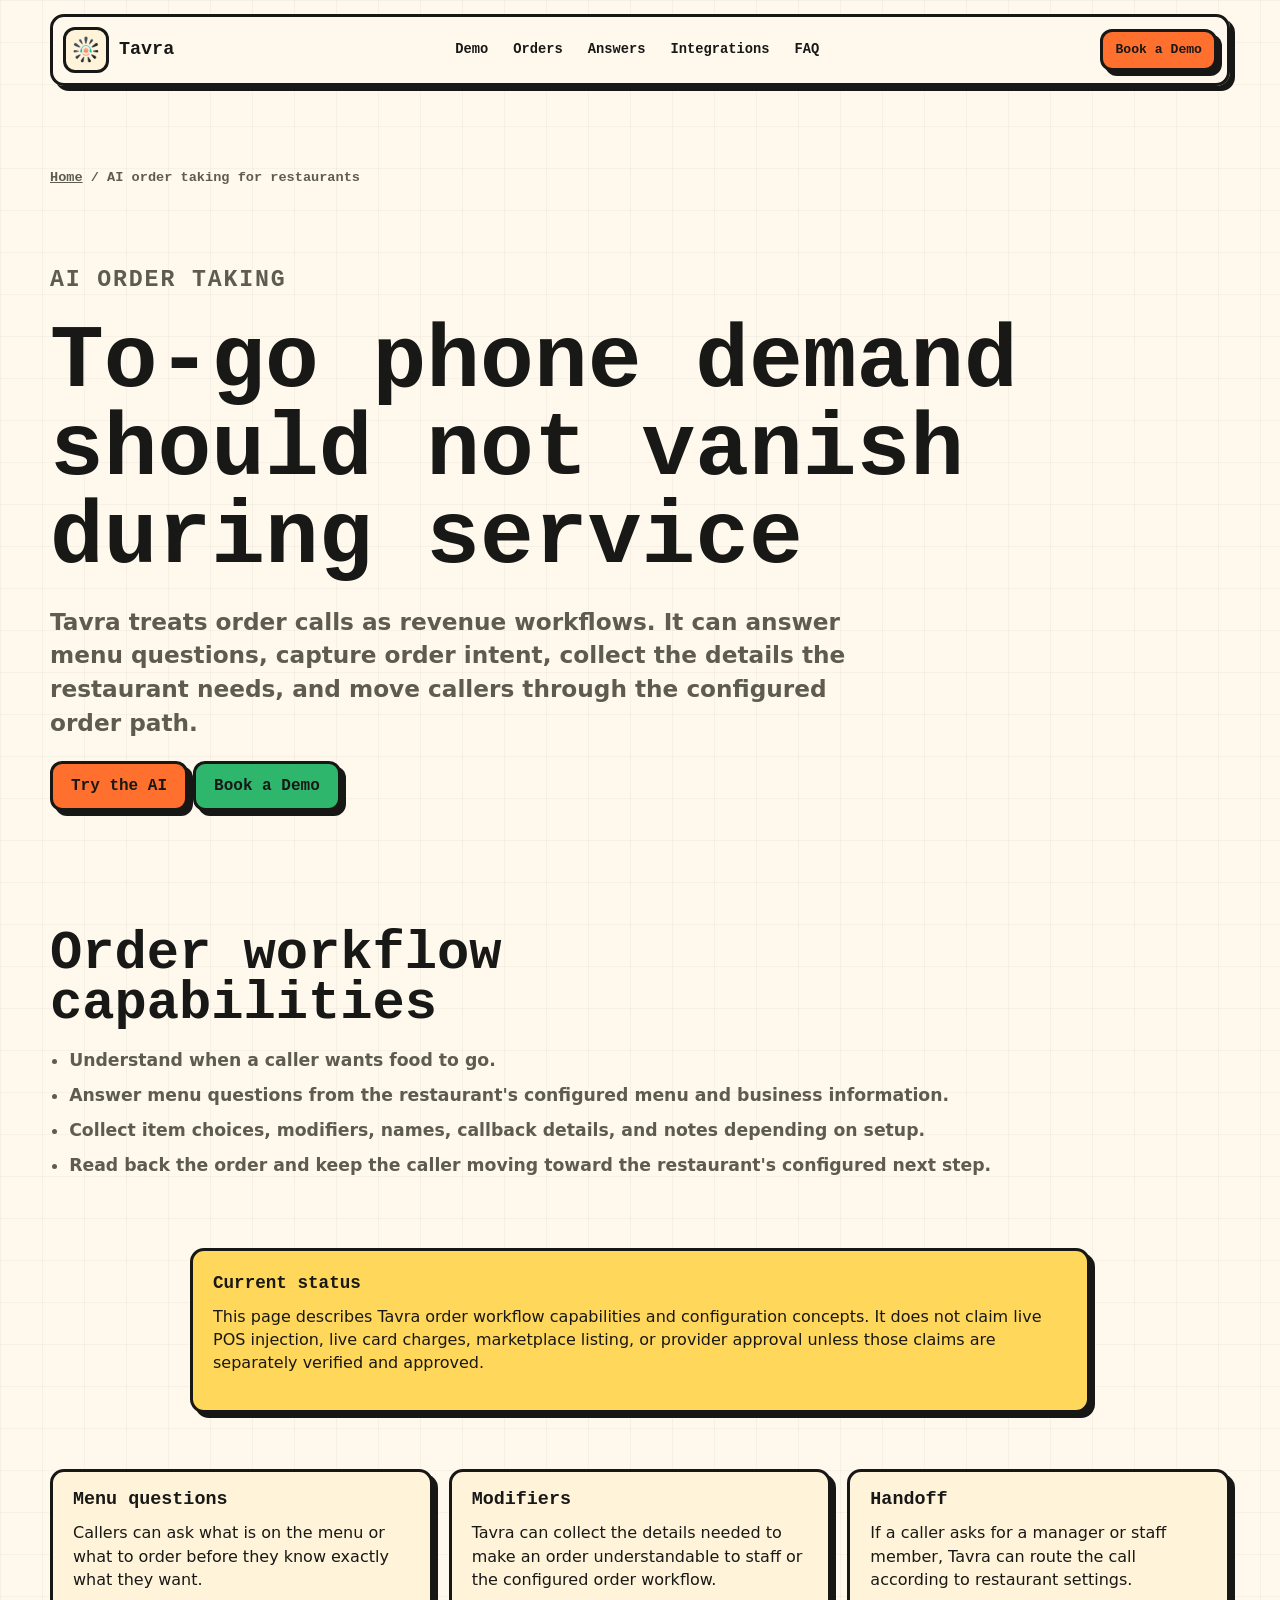
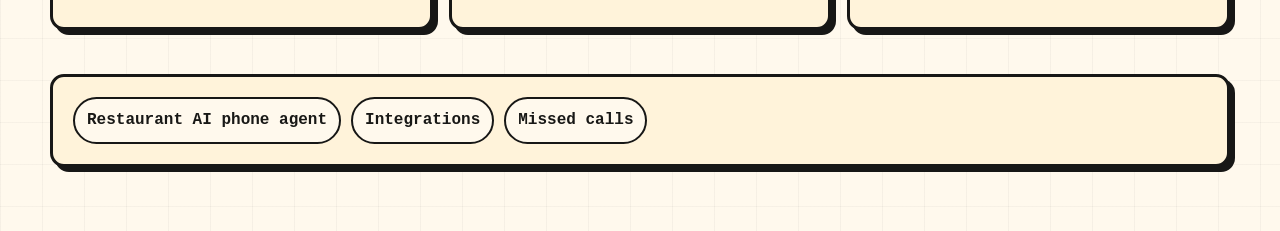
==== ai-order-taking-for-restaurants/index.html @ 2ced4244 "Add public SEO and LLM discoverability foundation" ====
<!doctype html>
<html lang="en">
  <head>
    <meta charset="utf-8">
    <meta name="viewport" content="width=device-width, initial-scale=1">
    <title>AI Order Taking for Restaurants | Tavra</title>
    <meta name="description" content="Tavra helps restaurants handle phone order intent, menu questions, modifiers, and order workflow details without inventing unsupported POS or payment claims.">
    <link rel="canonical" href="https://www.tavraos.com/ai-order-taking-for-restaurants/">
    <meta property="og:title" content="AI Order Taking for Restaurants | Tavra">
    <meta property="og:description" content="AI phone order workflows for restaurants: order intent, menu questions, modifiers, readback, and restaurant-controlled configuration.">
    <meta property="og:type" content="website">
    <meta property="og:url" content="https://www.tavraos.com/ai-order-taking-for-restaurants/">
    <meta property="og:image" content="https://www.tavraos.com/assets/tavra-mascot-social-preview.png">
    <meta name="twitter:card" content="summary_large_image">
    <link rel="icon" href="../assets/Tavra05_glyph_black2.png" type="image/png">
    <link rel="stylesheet" href="../styles.css?v=seo-foundation-v1">
    <script type="application/ld+json">
      {
        "@context": "https://schema.org",
        "@graph": [
          { "@type": "WebPage", "@id": "https://www.tavraos.com/ai-order-taking-for-restaurants/#webpage", "url": "https://www.tavraos.com/ai-order-taking-for-restaurants/", "name": "AI Order Taking for Restaurants", "description": "Tavra helps restaurants capture phone order intent, answer menu questions, and collect order details depending on configuration." },
          { "@type": "BreadcrumbList", "itemListElement": [{ "@type": "ListItem", "position": 1, "name": "Home", "item": "https://www.tavraos.com/" }, { "@type": "ListItem", "position": 2, "name": "AI Order Taking for Restaurants", "item": "https://www.tavraos.com/ai-order-taking-for-restaurants/" }] }
        ]
      }
    </script>
  </head>
  <body class="seo-page">
    <header class="site-header"><a class="wordmark" href="../"><span class="logo-tile"><img src="../assets/Tavra05_glyph_black2.png" alt="" width="44" height="44"></span><span>Tavra</span></a><nav class="site-nav" aria-label="Primary navigation"><a href="../#demo">Demo</a><a href="../#orders">Orders</a><a href="../#answers">Answers</a><a href="../#integrations">Integrations</a><a href="../faq/">FAQ</a></nav><div class="header-actions"><a class="button button-small button-orange" href="../#contact">Book a Demo</a></div></header>
    <main class="seo-main">
      <div class="seo-breadcrumbs"><a href="../">Home</a> / AI order taking for restaurants</div>
      <section class="seo-hero">
        <p class="eyebrow">AI order taking</p>
        <h1>To-go phone demand should not vanish during service</h1>
        <p>Tavra treats order calls as revenue workflows. It can answer menu questions, capture order intent, collect the details the restaurant needs, and move callers through the configured order path.</p>
        <div><a class="button button-orange" href="../#demo">Try the AI</a> <a class="button button-green" href="../#contact">Book a Demo</a></div>
      </section>
      <section class="seo-section">
        <h2>Order workflow capabilities</h2>
        <ul>
          <li>Understand when a caller wants food to go.</li>
          <li>Answer menu questions from the restaurant's configured menu and business information.</li>
          <li>Collect item choices, modifiers, names, callback details, and notes depending on setup.</li>
          <li>Read back the order and keep the caller moving toward the restaurant's configured next step.</li>
        </ul>
      </section>
      <div class="seo-callout"><strong>Current status</strong><p>This page describes Tavra order workflow capabilities and configuration concepts. It does not claim live POS injection, live card charges, marketplace listing, or provider approval unless those claims are separately verified and approved.</p></div>
      <div class="seo-card-grid">
        <article><h3>Menu questions</h3><p>Callers can ask what is on the menu or what to order before they know exactly what they want.</p></article>
        <article><h3>Modifiers</h3><p>Tavra can collect the details needed to make an order understandable to staff or the configured order workflow.</p></article>
        <article><h3>Handoff</h3><p>If a caller asks for a manager or staff member, Tavra can route the call according to restaurant settings.</p></article>
      </div>
      <nav class="seo-links" aria-label="Related pages"><a href="../restaurant-ai-phone-agent/">Restaurant AI phone agent</a><a href="../restaurant-phone-integrations/">Integrations</a><a href="../restaurant-missed-calls/">Missed calls</a></nav>
    </main>
  </body>
</html>
---- styles.css ----
:root {
  --cream: #fff3da;
  --cream-2: #ffe8b8;
  --paper: #fff9ed;
  --dark: #171716;
  --dark-2: #252420;
  --ink: #181816;
  --muted: #5e5b50;
  --orange: #ff6f2d;
  --orange-dark: #d84f18;
  --green: #2fb66d;
  --green-dark: #0c6c45;
  --yellow: #ffd75a;
  --line: #171716;
  --mono: "Space Mono", "IBM Plex Mono", "Courier Prime", ui-monospace, SFMono-Regular, Menlo, Monaco, Consolas, monospace;
  --body: "Space Grotesk", Inter, system-ui, -apple-system, BlinkMacSystemFont, "Segoe UI", sans-serif;
  --max: 1180px;
  --radius: 14px;
  --shadow: 8px 8px 0 var(--line);
  --shadow-small: 5px 5px 0 var(--line);
  color-scheme: light;
}

* {
  box-sizing: border-box;
}

html {
  scroll-behavior: smooth;
  scroll-snap-type: y proximity;
}

body {
  margin: 0;
  min-width: 320px;
  overflow-x: hidden;
  background:
    linear-gradient(90deg, rgba(23, 23, 22, 0.04) 1px, transparent 1px) 0 0 / 42px 42px,
    linear-gradient(rgba(23, 23, 22, 0.035) 1px, transparent 1px) 0 0 / 42px 42px,
    var(--paper);
  color: var(--ink);
  font-family: var(--body);
  font-size: 16px;
  line-height: 1.45;
}

body.modal-open {
  overflow: hidden;
}

img,
svg {
  display: block;
  max-width: 100%;
}

button,
input,
textarea,
select {
  font: inherit;
}

a {
  color: inherit;
  text-decoration: none;
}

p,
h1,
h2,
h3,
ul,
dl,
figure {
  margin-top: 0;
}

mark {
  display: inline;
  padding: 0 0.12em;
  background: var(--orange);
  color: var(--ink);
}

.snap-section {
  scroll-margin-top: 96px;
  scroll-snap-align: start;
}

.site-header {
  position: sticky;
  top: 14px;
  z-index: 50;
  display: grid;
  grid-template-columns: auto minmax(0, 1fr) auto;
  gap: 18px;
  align-items: center;
  width: min(calc(100% - 28px), var(--max));
  margin: 14px auto 0;
  padding: 10px;
  border: 3px solid var(--line);
  border-radius: var(--radius);
  background: rgba(255, 249, 237, 0.92);
  box-shadow: var(--shadow-small);
  backdrop-filter: blur(14px);
}

.wordmark,
.console-logo,
.footer-brand {
  display: inline-flex;
  align-items: center;
  gap: 10px;
}

.wordmark {
  min-width: max-content;
  font-family: var(--mono);
  font-size: 1.15rem;
  font-weight: 700;
}

.logo-tile {
  display: grid;
  width: 46px;
  height: 46px;
  place-items: center;
  border: 3px solid var(--line);
  border-radius: 12px;
  background: var(--cream);
}

.logo-tile img {
  width: 32px;
  height: 32px;
  object-fit: contain;
}

.site-nav {
  display: flex;
  justify-content: center;
  gap: 3px;
}

.site-nav a,
.nav-login {
  border: 2px solid transparent;
  border-radius: 10px;
  font-family: var(--mono);
  font-size: 0.86rem;
  font-weight: 700;
  padding: 10px 9px;
}

.site-nav a:hover,
.site-nav a:focus-visible,
.site-nav a.active,
.nav-login:hover,
.nav-login:focus-visible {
  border-color: var(--line);
  background: var(--yellow);
}

.header-actions {
  display: flex;
  align-items: center;
  gap: 8px;
}

.nav-toggle {
  display: none;
  width: 46px;
  height: 46px;
  border: 3px solid var(--line);
  border-radius: 12px;
  background: var(--green);
  box-shadow: var(--shadow-small);
  cursor: pointer;
}

.nav-toggle span {
  display: block;
  width: 20px;
  height: 3px;
  margin: 4px auto;
  background: var(--line);
}

.button {
  display: inline-flex;
  align-items: center;
  justify-content: center;
  gap: 9px;
  min-height: 50px;
  border: 3px solid var(--line);
  border-radius: 12px;
  color: var(--ink);
  cursor: pointer;
  font-family: var(--mono);
  font-weight: 700;
  line-height: 1;
  padding: 13px 18px;
  box-shadow: var(--shadow-small);
  transition: transform 140ms ease, box-shadow 140ms ease;
}

.button:hover,
.button:focus-visible {
  transform: translate(-2px, -2px);
  box-shadow: 7px 7px 0 var(--line);
}

.button:active {
  transform: translate(4px, 4px);
  box-shadow: 1px 1px 0 var(--line);
}

.button-small {
  min-height: 42px;
  padding: 10px 12px;
  font-size: 0.82rem;
}

.button-xl {
  min-height: 64px;
  padding: 18px 26px;
  font-size: 1.12rem;
}

.button-orange {
  background: var(--orange);
}

.button-green {
  background: var(--green);
}

.hero {
  min-height: calc(100vh - 82px);
  padding: 72px 0 54px;
}

.hero-grid,
.two-column,
.demo-layout {
  display: grid;
  width: min(calc(100% - 32px), var(--max));
  margin: 0 auto;
}

.hero-grid {
  grid-template-columns: minmax(0, 1.15fr) minmax(360px, 0.85fr);
  gap: clamp(28px, 5vw, 58px);
  align-items: center;
}

.hero-copy,
.hero-art,
.builder-controls,
.preview-panel,
.section-heading,
.big-copy {
  min-width: 0;
}

.eyebrow {
  margin-bottom: 16px;
  color: var(--orange-dark);
  font-family: var(--mono);
  font-size: 0.8rem;
  font-weight: 700;
  letter-spacing: 0.08em;
  text-transform: uppercase;
}

.eyebrow.dark {
  color: var(--yellow);
}

h1,
h2,
h3 {
  font-family: var(--mono);
  font-weight: 700;
  letter-spacing: 0;
  line-height: 0.92;
}

h1 {
  max-width: 12ch;
  margin-bottom: 24px;
  font-size: clamp(4rem, 6.6vw, 6rem);
}

h1 span {
  display: block;
}

h2 {
  margin-bottom: 20px;
  font-size: clamp(2.4rem, 5vw, 5.25rem);
}

h3 {
  margin-bottom: 12px;
  font-size: clamp(1.18rem, 2vw, 1.45rem);
}

.hero-lede {
  max-width: 720px;
  margin-bottom: 30px;
  color: var(--dark-2);
  font-size: clamp(1.2rem, 2.2vw, 1.55rem);
  font-weight: 600;
}

.hero-actions {
  display: flex;
  flex-wrap: wrap;
  align-items: center;
  gap: 20px;
  margin-bottom: 28px;
}

.try-link,
.text-arrow {
  display: inline-flex;
  align-items: center;
  color: var(--ink);
  font-family: var(--mono);
  font-size: 1.08rem;
  font-weight: 700;
  text-decoration: underline;
  text-decoration-thickness: 3px;
  text-underline-offset: 7px;
}

.try-link:hover,
.text-arrow:hover {
  color: var(--orange-dark);
}

.rush-line {
  display: inline-flex;
  align-items: flex-start;
  gap: 10px;
  max-width: 620px;
  margin: 0;
  padding: 12px 14px;
  border: 3px solid var(--line);
  border-radius: 12px;
  background: var(--cream-2);
  box-shadow: var(--shadow-small);
  font-family: var(--mono);
  font-weight: 700;
}

.hero-art {
  position: relative;
  padding: clamp(16px, 3vw, 30px);
}

.hero-art-frame {
  position: relative;
  width: min(100%, 560px);
  margin: 0 auto clamp(30px, 4vw, 58px);
  padding: clamp(10px, 1.8vw, 18px);
}

.signal-burst {
  position: absolute;
  inset: 6% 4%;
  border: 3px solid var(--line);
  border-radius: 28px;
  background:
    radial-gradient(circle at 50% 48%, rgba(255, 215, 90, 0.9) 0 14%, transparent 15%),
    repeating-conic-gradient(from 0deg, var(--orange) 0deg 8deg, var(--cream) 8deg 18deg);
  box-shadow: var(--shadow);
  transform: rotate(-2deg);
}

.host-sprite {
  display: block;
  position: relative;
  z-index: 1;
  width: 100%;
  margin: 0 auto;
  filter: drop-shadow(8px 9px 0 var(--line));
}

.ray-lines path,
.headset-arc,
.mic,
.arm,
.smile {
  fill: none;
  stroke: var(--line);
  stroke-linecap: round;
  stroke-linejoin: round;
}

.ray-lines path {
  stroke-width: 18;
}

.headset-arc {
  stroke-width: 36;
}

.ear,
.face,
.book,
.stand {
  stroke: var(--line);
  stroke-width: 8;
}

.ear {
  fill: var(--green);
}

.face {
  fill: var(--cream);
}

.eye,
.mic-dot {
  fill: var(--line);
}

.smile,
.mic,
.arm {
  stroke-width: 12;
}

.book {
  fill: var(--orange);
}

.book-line {
  fill: none;
  stroke: var(--line);
  stroke-linecap: round;
  stroke-width: 8;
}

.stand {
  fill: var(--green);
}

.art-caption {
  position: relative;
  z-index: 2;
  max-width: 440px;
  margin: 0 auto;
  color: var(--orange-dark);
  font-family: var(--mono);
  font-size: clamp(1.15rem, 2.1vw, 1.55rem);
  font-style: italic;
  font-weight: 700;
  text-align: center;
  transform: rotate(-2deg);
}

.demo-section {
  min-height: 100vh;
  padding: 82px 0;
  background:
    radial-gradient(circle at 18% 14%, rgba(255, 111, 45, 0.24), transparent 24%),
    radial-gradient(circle at 84% 18%, rgba(47, 182, 109, 0.18), transparent 27%),
    var(--dark);
  color: var(--paper);
}

.demo-heading,
.section-heading {
  width: min(calc(100% - 32px), var(--max));
  margin: 0 auto 34px;
}

.demo-heading {
  display: grid;
  grid-template-columns: minmax(0, 0.84fr) minmax(280px, 0.6fr);
  gap: 24px;
  align-items: end;
}

.demo-heading h2,
.demo-heading p {
  margin-bottom: 0;
}

.demo-heading p:not(.eyebrow) {
  color: rgba(255, 249, 237, 0.78);
  font-size: 1.18rem;
  font-weight: 600;
}

.demo-layout {
  grid-template-columns: minmax(0, 1fr) minmax(340px, 390px);
  gap: 30px;
  align-items: start;
}

.demo-console {
  border: 4px solid var(--line);
  border-radius: 22px;
  background: var(--cream);
  color: var(--ink);
  box-shadow: 12px 12px 0 #000;
  overflow: hidden;
}

.console-top {
  display: flex;
  align-items: center;
  justify-content: space-between;
  gap: 16px;
  padding: 16px;
  border-bottom: 4px solid var(--line);
  background: var(--green-dark);
  color: var(--paper);
  font-family: var(--mono);
  font-weight: 700;
}

.console-logo img {
  width: 34px;
  height: 34px;
  object-fit: contain;
}

.console-light {
  display: inline-flex;
  align-items: center;
  gap: 8px;
  min-width: max-content;
  color: var(--cream-2);
  font-size: 0.82rem;
}

.console-light::before {
  content: "";
  width: 10px;
  height: 10px;
  border: 2px solid var(--line);
  border-radius: 999px;
  background: var(--orange);
}

.builder-grid {
  display: grid;
  grid-template-columns: minmax(0, 1fr) minmax(300px, 0.78fr);
  gap: 18px;
  padding: 18px;
}

.builder-controls {
  display: grid;
  gap: 14px;
}

.field {
  display: grid;
  gap: 7px;
  font-family: var(--mono);
  font-weight: 700;
}

.field span,
.pill-group legend {
  font-size: 0.86rem;
}

.field-note {
  color: var(--muted);
  font-family: var(--mono);
  font-size: 0.75rem;
  font-weight: 700;
}

.field-note[data-state="ready"] {
  color: var(--green-dark);
}

.field-note[data-state="error"] {
  color: var(--orange-dark);
}

input,
textarea,
select {
  width: 100%;
  min-width: 0;
  border: 3px solid var(--line);
  border-radius: 10px;
  background: var(--paper);
  color: var(--ink);
  font-family: var(--body);
  font-weight: 600;
  padding: 12px;
  box-shadow: 3px 3px 0 var(--line);
}

.native-voice-select {
  position: absolute;
  width: 1px;
  height: 1px;
  opacity: 0;
  pointer-events: none;
}

.voice-field {
  position: relative;
  z-index: 8;
}

.voice-picker {
  position: relative;
  font-family: var(--mono);
}

.voice-trigger {
  display: flex;
  width: 100%;
  align-items: center;
  justify-content: space-between;
  gap: 14px;
  border: 3px solid var(--line);
  border-radius: 10px;
  background: var(--paper);
  color: var(--ink);
  font: inherit;
  font-weight: 700;
  padding: 11px 12px;
  text-align: left;
  box-shadow: 3px 3px 0 var(--line);
  cursor: pointer;
}

.voice-trigger:hover {
  transform: translate(1px, 1px);
  box-shadow: 2px 2px 0 var(--line);
}

.voice-trigger span:first-child {
  display: grid;
  min-width: 0;
  gap: 2px;
}

.voice-trigger strong,
.voice-trigger small {
  overflow: hidden;
  text-overflow: ellipsis;
  white-space: nowrap;
}

.voice-trigger small {
  color: var(--muted);
  font-family: var(--body);
  font-size: 0.78rem;
  font-weight: 700;
}

.voice-menu {
  position: absolute;
  top: calc(100% + 8px);
  left: 0;
  z-index: 30;
  width: min(100%, 440px);
  border: 3px solid var(--line);
  border-radius: 10px;
  background: var(--paper);
  color: var(--ink);
  box-shadow: 5px 5px 0 var(--line);
  padding: 8px;
}

.voice-menu[hidden] {
  display: none;
}

.voice-search {
  display: flex;
  align-items: center;
  gap: 8px;
  border: 2px solid var(--line);
  border-radius: 8px;
  background: #fff;
  padding: 8px 10px;
}

.voice-search input {
  border: 0;
  border-radius: 0;
  background: transparent;
  box-shadow: none;
  padding: 0;
  font-family: var(--mono);
  font-size: 0.9rem;
}

.voice-search input:focus {
  outline: 0;
}

.voice-filters {
  display: flex;
  flex-wrap: wrap;
  gap: 6px;
  margin: 8px 0;
}

.voice-filters button {
  border: 2px solid var(--line);
  border-radius: 999px;
  background: #fff;
  color: var(--ink);
  font-family: var(--mono);
  font-size: 0.78rem;
  font-weight: 700;
  padding: 5px 9px;
  cursor: pointer;
}

.voice-filters button.active {
  background: #cfe7ff;
  box-shadow: 2px 2px 0 var(--line);
}

.voice-list {
  display: grid;
  max-height: 268px;
  overflow: auto;
  padding-right: 2px;
}

.voice-option {
  display: grid;
  grid-template-columns: 18px minmax(0, 1fr) 34px 34px;
  align-items: center;
  gap: 8px;
  width: 100%;
  border: 0;
  border-radius: 8px;
  background: transparent;
  color: var(--ink);
  font-family: var(--mono);
  padding: 8px 6px;
  text-align: left;
  cursor: pointer;
}

.voice-option:hover,
.voice-option[aria-selected="true"] {
  background: #fff0a4;
}

.voice-radio {
  width: 16px;
  height: 16px;
  border: 2px solid #d9d9d9;
  border-radius: 999px;
  background: #f5f5f5;
}

.voice-option[aria-selected="true"] .voice-radio {
  border-color: var(--line);
  background: var(--green);
  box-shadow: inset 0 0 0 3px var(--paper);
}

.voice-copy {
  display: grid;
  min-width: 0;
  gap: 2px;
}

.voice-copy strong,
.voice-copy small {
  overflow: hidden;
  text-overflow: ellipsis;
  white-space: nowrap;
}

.voice-copy small {
  color: var(--muted);
  font-family: var(--body);
  font-size: 0.72rem;
  font-weight: 700;
}

.voice-gender,
.voice-preview-button {
  display: grid;
  width: 30px;
  height: 30px;
  place-items: center;
  border: 2px solid var(--line);
  border-radius: 999px;
  background: #fff;
  color: var(--ink);
  font-family: var(--mono);
  font-weight: 700;
}

.voice-preview-button {
  background: #d8eaff;
  cursor: pointer;
}

.voice-preview-button:hover,
.voice-preview-button.is-playing {
  background: var(--green);
}

.voice-preview-popover {
  position: absolute;
  right: -228px;
  top: 112px;
  z-index: 40;
  width: 250px;
  border: 3px solid var(--line);
  border-radius: 10px;
  background: #f7f7f7;
  color: var(--ink);
  box-shadow: 4px 4px 0 var(--line);
  padding: 12px;
}

.voice-preview-popover[hidden] {
  display: none;
}

.voice-preview-heading {
  display: flex;
  align-items: center;
  justify-content: space-between;
  gap: 10px;
  margin-bottom: 8px;
}

.voice-preview-heading span {
  color: var(--muted);
  font-size: 0.72rem;
  text-transform: uppercase;
}

.voice-preview-popover p {
  min-height: 72px;
  margin: 0 0 10px;
  border: 2px solid var(--line);
  border-radius: 8px;
  background: #fff;
  color: var(--muted);
  font-family: var(--mono);
  font-size: 0.76rem;
  font-weight: 700;
  line-height: 1.45;
  padding: 9px;
}

.voice-preview-meter {
  height: 6px;
  overflow: hidden;
  border: 2px solid #9ccfff;
  border-radius: 999px;
  background: #d8eaff;
}

.voice-preview-meter span {
  display: block;
  width: 0%;
  height: 100%;
  background: #58a9ff;
}

.voice-empty {
  margin: 0;
  color: var(--muted);
  font-size: 0.82rem;
  font-weight: 700;
  padding: 14px 6px;
}

textarea {
  resize: vertical;
}

.greeting-editor {
  position: relative;
  display: grid;
}

.greeting-editor textarea,
.greeting-highlight {
  grid-area: 1 / 1;
  min-height: 120px;
  white-space: pre-wrap;
  overflow-wrap: anywhere;
}

.greeting-editor textarea {
  position: relative;
  z-index: 2;
  background: transparent;
  color: transparent;
  caret-color: var(--ink);
}

.greeting-editor textarea::selection {
  background: rgba(255, 111, 45, 0.34);
  color: transparent;
}

.greeting-highlight {
  z-index: 1;
  overflow: hidden;
  border: 3px solid transparent;
  border-radius: 10px;
  color: var(--ink);
  font-family: var(--body);
  font-weight: 600;
  padding: 12px;
  pointer-events: none;
}

.greeting-highlight mark {
  border-radius: 6px;
  background: var(--yellow);
  box-shadow: 0 0 0 2px var(--line);
  padding: 0 3px;
}

.field-hint {
  color: var(--muted);
  font-size: 0.78rem;
  font-weight: 700;
}

.pill-group {
  display: flex;
  flex-wrap: wrap;
  gap: 8px;
  margin: 0;
  padding: 0;
  border: 0;
}

.pill-group legend {
  flex-basis: 100%;
  margin-bottom: 1px;
  font-family: var(--mono);
  font-weight: 700;
}

.pill-group label,
.toggle-row label {
  cursor: pointer;
}

.pill-group input,
.toggle-row input {
  position: absolute;
  width: 1px;
  height: 1px;
  opacity: 0;
  pointer-events: none;
}

.pill-group span,
.toggle-row span,
.quick-buttons button {
  display: inline-flex;
  align-items: center;
  justify-content: center;
  border: 3px solid var(--line);
  border-radius: 10px;
  background: var(--paper);
  color: var(--ink);
  font-family: var(--mono);
  font-size: 0.86rem;
  font-weight: 700;
  padding: 10px 12px;
  box-shadow: 3px 3px 0 var(--line);
}

.pill-group input:checked + span,
.toggle-row input:checked + span {
  background: var(--green);
}

.quick-buttons {
  display: flex;
  flex-wrap: wrap;
  gap: 8px;
}

.quick-buttons button {
  cursor: default;
}

.toggle-row {
  display: flex;
  flex-wrap: wrap;
  gap: 8px;
}

.config-modules {
  display: grid;
  gap: 10px;
  margin-top: 4px;
}

.config-module {
  border: 3px solid var(--line);
  border-radius: 12px;
  background: var(--paper);
  box-shadow: 3px 3px 0 var(--line);
  overflow: hidden;
}

.config-module summary {
  display: flex;
  align-items: center;
  justify-content: space-between;
  gap: 12px;
  cursor: pointer;
  list-style: none;
  background: var(--yellow);
  color: var(--ink);
  font-family: var(--mono);
  font-weight: 700;
  padding: 10px 12px;
}

.config-module summary::-webkit-details-marker {
  display: none;
}

.config-module summary::after {
  content: "+";
  font-size: 1rem;
}

.config-module[open] summary::after {
  content: "-";
}

.config-module summary small {
  margin-left: auto;
  color: var(--muted);
  font-family: var(--body);
  font-size: 0.76rem;
}

.config-grid {
  display: grid;
  grid-template-columns: repeat(2, minmax(0, 1fr));
  gap: 10px;
  padding: 12px;
}

.config-grid label,
.config-switch,
.config-check {
  display: grid;
  gap: 5px;
  font-weight: 800;
}

.config-grid input,
.config-grid select,
.config-row select {
  width: 100%;
  border: 2px solid var(--line);
  border-radius: 8px;
  background: var(--cream);
  color: var(--ink);
  font: 700 0.82rem var(--mono);
  padding: 8px;
}

.config-switch {
  grid-column: 1 / -1;
  grid-template-columns: auto minmax(0, 1fr);
  align-items: center;
}

.config-list {
  display: grid;
  gap: 8px;
  max-height: 260px;
  overflow: auto;
  padding: 12px;
}

.config-row {
  display: grid;
  grid-template-columns: minmax(0, 1fr) 132px;
  align-items: center;
  gap: 9px;
  border: 2px solid var(--line);
  border-radius: 10px;
  background: var(--cream-2);
  padding: 9px;
}

.config-row.compact {
  grid-template-columns: 1fr;
}

.config-check {
  grid-template-columns: auto minmax(0, 1fr);
  align-items: center;
}

.config-check input,
.config-switch input {
  width: 18px;
  height: 18px;
  accent-color: var(--green);
}

.config-check span {
  display: grid;
  gap: 2px;
}

.config-check strong {
  font-family: var(--mono);
  font-size: 0.82rem;
}

.config-check small,
.config-empty {
  color: var(--muted);
  font-size: 0.76rem;
  font-weight: 800;
}

.config-empty {
  margin: 0;
}

.preview-panel {
  display: grid;
  gap: 14px;
  border: 4px solid var(--line);
  border-radius: 18px;
  background: var(--dark-2);
  color: var(--paper);
  padding: 16px;
  overflow: hidden;
}

.preview-phone {
  border: 3px solid var(--line);
  border-radius: 22px;
  background: #050505;
  padding: 18px;
  box-shadow: inset 0 0 0 3px rgba(255, 255, 255, 0.08);
}

.phone-speaker {
  width: 72px;
  height: 8px;
  margin: 0 auto 18px;
  border-radius: 999px;
  background: #30302b;
}

.phone-label {
  margin-bottom: 12px;
  color: var(--green);
  font-family: var(--mono);
  font-weight: 700;
}

.waveform {
  display: flex;
  align-items: center;
  gap: 6px;
  height: 82px;
  margin-bottom: 14px;
}

.waveform span {
  width: 10px;
  border-radius: 999px;
  background: var(--orange);
}

.waveform span:nth-child(1) { height: 26px; }
.waveform span:nth-child(2) { height: 56px; background: var(--green); }
.waveform span:nth-child(3) { height: 38px; }
.waveform span:nth-child(4) { height: 70px; background: var(--yellow); }
.waveform span:nth-child(5) { height: 46px; background: var(--green); }
.waveform span:nth-child(6) { height: 30px; }

.preview-phone ul,
.pricing-card ul,
.workflow-list {
  list-style: none;
  padding: 0;
}

.preview-phone ul {
  display: grid;
  gap: 8px;
  margin: 0;
}

.preview-phone li {
  display: flex;
  justify-content: space-between;
  gap: 14px;
  padding-bottom: 8px;
  border-bottom: 1px dashed rgba(255, 249, 237, 0.28);
  font-size: 0.9rem;
}

.preview-phone li:last-child {
  border-bottom: 0;
}

.preview-phone strong {
  color: var(--yellow);
}

.preview-notes {
  border: 3px solid var(--line);
  border-radius: 14px;
  background: var(--cream-2);
  color: var(--ink);
  padding: 14px;
}

.note-title {
  margin-bottom: 6px;
  font-family: var(--mono);
  font-weight: 700;
}

.preview-notes p:last-child {
  margin-bottom: 0;
}

.preview-panel.is-active-call .preview-notes {
  display: none;
}

.demo-menu-card,
.call-progress-card,
.live-workflow-panel {
  border: 3px solid var(--line);
  border-radius: 14px;
  background: var(--paper);
  color: var(--ink);
  padding: 12px;
}

.demo-menu-card[hidden],
.live-workflow-panel[hidden] {
  display: none;
}

.demo-menu-card-top {
  display: flex;
  align-items: center;
  justify-content: space-between;
  gap: 10px;
  margin-bottom: 10px;
}

.demo-menu-card-top .note-title {
  margin-bottom: 0;
}

.demo-menu-card button,
.demo-menu-expand {
  border: 2px solid var(--line);
  border-radius: 8px;
  background: var(--yellow);
  color: var(--ink);
  font-family: var(--mono);
  font-size: 0.78rem;
  font-weight: 700;
  padding: 6px 9px;
  box-shadow: 2px 2px 0 var(--line);
  cursor: pointer;
}

.demo-menu-list {
  display: grid;
  max-height: 330px;
  overflow: auto;
  gap: 7px;
  padding-right: 2px;
}

.demo-menu-list article,
.demo-menu-helper {
  display: grid;
  gap: 2px;
  border: 2px solid var(--line);
  border-radius: 10px;
  background: var(--cream-2);
  padding: 9px;
}

.demo-menu-list strong,
.demo-menu-helper strong {
  font-family: var(--mono);
  font-size: 0.88rem;
}

.demo-menu-list span,
.demo-menu-helper span,
.demo-menu-empty {
  color: var(--muted);
  font-size: 0.8rem;
  font-weight: 700;
}

.demo-menu-empty {
  margin: 0;
}

.demo-menu-expand {
  width: 100%;
  margin-top: 10px;
}

.call-progress-card[hidden] {
  display: none;
}

.call-progress-card ol {
  display: grid;
  gap: 8px;
  margin: 8px 0 0;
  padding: 0;
  list-style: none;
}

.call-progress-card li {
  display: grid;
  grid-template-columns: 30px minmax(0, 1fr);
  align-items: center;
  gap: 9px;
}

.call-progress-card li span {
  display: grid;
  width: 28px;
  height: 28px;
  place-items: center;
  border: 2px solid var(--line);
  border-radius: 999px;
  background: var(--green);
  font-family: var(--mono);
  font-weight: 700;
}

.call-progress-card p {
  margin: 0;
  font-size: 0.85rem;
  font-weight: 700;
}

.live-workflow-panel {
  display: grid;
  gap: 12px;
}

.live-panel-top {
  display: flex;
  align-items: flex-start;
  justify-content: space-between;
  gap: 12px;
}

.live-panel-top .note-title {
  margin-bottom: 0;
}

.live-panel-top span {
  max-width: 22ch;
  color: var(--muted);
  font-size: 0.78rem;
  font-weight: 800;
  text-align: right;
}

.live-order-grid {
  display: grid;
  gap: 12px;
}

.live-order-grid > div,
.live-waiting,
.live-transcript {
  border: 2px solid var(--line);
  border-radius: 12px;
  background: var(--cream-2);
  padding: 10px;
}

.live-order-grid strong,
.live-state-list strong,
.live-menu-suggestions span {
  font-family: var(--mono);
}

.live-menu-suggestions {
  display: flex;
  flex-wrap: wrap;
  gap: 7px;
  margin-top: 8px;
}

.live-menu-suggestions span {
  border: 2px solid var(--line);
  border-radius: 999px;
  background: var(--paper);
  font-size: 0.76rem;
  font-weight: 800;
  padding: 6px 8px;
}

.live-menu-suggestions small {
  color: var(--muted);
  font-family: var(--body);
}

.live-state-list {
  display: grid;
  gap: 8px;
  margin: 8px 0 0;
  padding: 0;
  list-style: none;
}

.live-state-list li {
  display: grid;
  grid-template-columns: 95px minmax(0, 1fr);
  gap: 10px;
  border-bottom: 1px dashed rgba(25, 25, 22, 0.35);
  padding-bottom: 7px;
}

.live-state-list li:last-child {
  border-bottom: 0;
  padding-bottom: 0;
}

.live-state-list span {
  font-weight: 800;
}

.reservation-card {
  border: 2px solid var(--line);
  border-radius: 12px;
  background: var(--cream-2);
  padding: 10px;
}

.live-waiting {
  display: grid;
  min-height: 172px;
  place-items: center;
  text-align: center;
}

.live-waiting p {
  margin: 0;
  max-width: 24ch;
  font-weight: 800;
}

.live-pulse {
  width: 44px;
  height: 44px;
  border: 4px solid var(--line);
  border-radius: 50%;
  background: var(--green);
  box-shadow: 0 0 0 0 rgba(52, 184, 114, 0.55);
  animation: pulse-ring 1.3s ease-out infinite;
}

.live-transcript {
  display: grid;
  gap: 8px;
  max-height: 180px;
  overflow: auto;
}

.live-transcript p {
  display: grid;
  gap: 2px;
  margin: 0;
  color: var(--muted);
  font-size: 0.78rem;
  font-weight: 800;
}

.live-transcript span {
  color: var(--ink);
  font-family: var(--mono);
}

.preview-panel.is-post-call .preview-phone,
.preview-panel.is-post-call .preview-notes,
.preview-panel.is-post-call .demo-menu-card {
  display: none;
}

.preview-panel.is-post-call {
  background: #030303;
  padding: 0;
  overflow: hidden;
}

.preview-panel.is-post-call .button-call {
  display: none;
}

.live-workflow-panel[data-workflow="operations"] {
  border: 0;
  border-radius: 0;
  background: #000;
  color: #fff;
  padding: 0;
  min-width: 0;
  overflow: hidden;
}

.operations-shell {
  display: grid;
  width: 100%;
  min-width: 0;
  min-height: 720px;
  grid-template-rows: auto auto auto auto minmax(0, 1fr) auto;
  gap: clamp(12px, 2.4vw, 18px);
  border-radius: 14px;
  background: #000;
  color: #fff;
  padding: clamp(16px, 2.8vw, 22px) clamp(12px, 2.4vw, 18px) 14px;
  overflow-x: hidden;
  overflow-y: auto;
}

.operations-statusbar,
.operations-header-row,
.operations-tabbar {
  display: flex;
  align-items: center;
  justify-content: space-between;
}

.operations-statusbar {
  color: #fff;
  font-size: 0.9rem;
  font-weight: 900;
  letter-spacing: 0.02em;
  opacity: 0.95;
}

.operations-header-row {
  gap: 16px;
  min-width: 0;
}

.operations-kicker {
  margin: 0 0 2px;
  color: #2ca8ff;
  font-family: var(--mono);
  font-size: 0.72rem;
  font-weight: 900;
  text-transform: uppercase;
}

.operations-header-row h3 {
  margin: 0;
  color: #fff;
  font-size: clamp(1.72rem, 3.2vw, 2.28rem);
  line-height: 0.95;
  letter-spacing: 0;
  overflow-wrap: normal;
  word-break: keep-all;
  white-space: nowrap;
}

.operations-logout {
  flex: 0 0 auto;
  border: 2px solid rgba(255, 255, 255, 0.14);
  border-radius: 999px;
  background: #1b1b1d;
  color: #fff;
  font-family: var(--mono);
  font-weight: 900;
  font-size: 0.76rem;
  padding: 9px 11px;
  box-shadow: inset 0 1px 0 rgba(255, 255, 255, 0.12);
}

.operations-copy {
  max-width: 100%;
  margin: 0;
  color: rgba(255, 255, 255, 0.74);
  font-size: clamp(0.76rem, 1.2vw, 0.86rem);
  font-weight: 750;
  line-height: 1.35;
}

.operations-grid {
  display: grid;
  grid-template-columns: repeat(2, minmax(0, 1fr));
  gap: clamp(8px, 1.8vw, 12px);
  min-width: 0;
}

.operation-tile {
  position: relative;
  display: grid;
  min-height: 116px;
  align-content: end;
  gap: 6px;
  overflow: hidden;
  border: 1px solid rgba(255, 255, 255, 0.18);
  border-radius: 22px;
  color: #fff;
  font: 900 clamp(0.88rem, 1.45vw, 1.1rem)/1 var(--body);
  letter-spacing: 0;
  padding: clamp(11px, 1.8vw, 16px);
  text-align: left;
  cursor: pointer;
  box-shadow: inset 0 1px 0 rgba(255, 255, 255, 0.24), 0 10px 22px rgba(0, 0, 0, 0.28);
}

.operation-tile::before {
  content: "";
  position: absolute;
  inset: 0;
  background: linear-gradient(135deg, rgba(255, 255, 255, 0.32), rgba(255, 255, 255, 0) 54%);
  pointer-events: none;
}

.operation-tile.active {
  outline: 3px solid #fff;
  outline-offset: -5px;
}

.operation-tile-foodOrders {
  background: linear-gradient(135deg, #62c9ff, #2578e4);
}

.operation-tile-callLogs {
  background: linear-gradient(135deg, #ffb65f, #ff5f33);
}

.operation-tile-voicemail {
  background: linear-gradient(135deg, #8ad978, #3da960);
}

.operation-tile-reservations {
  background: linear-gradient(135deg, #a982ff, #5a4ef0);
}

.operation-tile-waitList {
  grid-column: span 1;
  background: linear-gradient(135deg, #38d2bc, #0f7c8c);
}

.operation-status,
.operation-badge,
.operation-icon {
  position: absolute;
  z-index: 1;
}

.operation-status {
  top: 13px;
  left: 13px;
  max-width: calc(100% - 52px);
  font-size: 0.6rem;
  font-weight: 950;
  letter-spacing: 0.06em;
  text-transform: uppercase;
  white-space: nowrap;
  overflow: hidden;
  text-overflow: ellipsis;
}

.operation-badge {
  top: 12px;
  right: 12px;
  display: grid;
  min-width: 26px;
  height: 26px;
  place-items: center;
  border-radius: 999px;
  background: rgba(0, 0, 0, 0.38);
  color: #fff;
  font-family: var(--mono);
  font-size: 0.78rem;
}

.operation-icon {
  top: 31px;
  right: 13px;
  color: rgba(255, 244, 148, 0.9);
  font-size: clamp(1.85rem, 3vw, 2.35rem);
  line-height: 1;
  text-shadow: 0 8px 18px rgba(0, 0, 0, 0.14);
}

.operation-tile span:last-child {
  position: relative;
  z-index: 1;
}

.operations-detail {
  display: grid;
  min-height: 210px;
  min-width: 0;
  gap: 12px;
  border: 1px solid rgba(255, 255, 255, 0.14);
  border-radius: 22px;
  background: #101010;
  padding: 14px;
}

.operation-detail-heading {
  display: flex;
  align-items: flex-start;
  justify-content: space-between;
  gap: 12px;
}

.operation-detail-heading .note-title {
  margin: 0;
  color: #fff;
}

.operation-detail-heading span {
  color: rgba(255, 255, 255, 0.62);
  font-size: 0.76rem;
  font-weight: 800;
  text-align: right;
}

.operation-detail-card {
  display: grid;
  gap: 10px;
}

.operation-detail-card .live-state-list,
.operation-detail-card .reservation-card,
.operation-detail-card .live-transcript {
  background: #181818;
  color: #fff;
}

.operation-detail-card .live-state-list li {
  border-bottom-color: rgba(255, 255, 255, 0.18);
}

.operation-detail-card .live-state-list strong,
.operation-detail-card .live-transcript span {
  color: #ffe86b;
}

.operation-detail-card .live-state-list span,
.operation-detail-card .live-transcript p,
.operation-empty,
.operation-summary {
  color: rgba(255, 255, 255, 0.78);
}

.operation-detail-list {
  display: grid;
  gap: 8px;
  margin: 0;
  padding: 0;
  list-style: none;
}

.operation-detail-list li {
  display: grid;
  gap: 3px;
  border-radius: 12px;
  background: #181818;
  padding: 10px;
}

.operation-detail-list strong {
  color: #fff;
}

.operation-detail-list span {
  color: rgba(255, 255, 255, 0.72);
  font-size: 0.82rem;
  font-weight: 800;
}

.operation-empty,
.operation-summary {
  margin: 0;
  font-size: 0.86rem;
  font-weight: 800;
}

.operation-transcript {
  max-height: 245px;
}

.operations-tabbar {
  justify-self: center;
  width: min(100%, 300px);
  margin-top: 2px;
  border: 2px solid rgba(255, 255, 255, 0.16);
  border-radius: 999px;
  background: #171717;
  padding: 6px;
}

.operations-tabbar span {
  display: grid;
  min-width: 0;
  flex: 1 1 0;
  place-items: center;
  gap: 2px;
  border-radius: 999px;
  color: rgba(255, 255, 255, 0.82);
  font-size: 1.3rem;
  padding: 8px 10px;
}

.operations-tabbar span.active {
  background: #3b3b3d;
  color: #2ca8ff;
}

.operations-tabbar small {
  font-size: 0.68rem;
  font-weight: 800;
}

@keyframes pulse-ring {
  0% {
    box-shadow: 0 0 0 0 rgba(52, 184, 114, 0.55);
  }
  100% {
    box-shadow: 0 0 0 18px rgba(52, 184, 114, 0);
  }
}

.preview-panel[data-active-workflow="addedInfo"] .phone-label {
  color: var(--yellow);
}

.preview-panel[data-active-workflow="reservations"] .phone-label {
  color: #9ccfff;
}

.button-call {
  width: 100%;
  min-height: 66px;
  background: var(--orange);
  font-size: 1.25rem;
}

.demo-aside {
  display: grid;
  gap: 22px;
  justify-items: center;
}

.starburst {
  position: relative;
  display: grid;
  width: min(100%, 390px);
  min-height: 390px;
  place-items: center;
  padding: 0;
  background: transparent;
  color: var(--ink);
  font-family: var(--mono);
  font-weight: 700;
  line-height: 1.15;
  text-align: center;
}

.starburst::before {
  position: absolute;
  inset: 0;
  z-index: 0;
  background: var(--orange);
  clip-path: polygon(50% 0%, 58% 16%, 75% 8%, 78% 26%, 97% 25%, 87% 43%, 100% 56%, 80% 62%, 85% 82%, 64% 78%, 50% 100%, 37% 78%, 15% 82%, 21% 62%, 0% 56%, 14% 43%, 4% 25%, 22% 26%, 25% 8%, 42% 16%);
  content: "";
}

.starburst-copy {
  position: relative;
  z-index: 1;
  display: grid;
  gap: 8px;
  width: 50%;
  max-width: 205px;
  place-items: center;
  transform: translateY(-2px);
}

.starburst span {
  display: block;
  width: 100%;
  color: var(--paper);
  font-size: 1.8rem;
  text-transform: uppercase;
}

.starburst p {
  margin: 0;
  font-size: clamp(0.82rem, 0.95vw, 0.94rem);
}

.integration-bubbles {
  display: flex;
  flex-wrap: wrap;
  gap: 12px;
  width: min(calc(100% - 32px), var(--max));
  margin: 32px auto 0;
}

.integration-bubbles span {
  border: 3px solid #000;
  border-radius: 999px;
  background: var(--paper);
  color: var(--ink);
  font-family: var(--mono);
  font-weight: 700;
  padding: 12px 16px;
  box-shadow: var(--shadow-small);
}

.text-section,
.proof-band,
.feature-section,
.workflow-section,
.agents-section,
.pricing-section,
.onboarding-section,
.contact-section {
  padding: 84px 0;
}

.two-column {
  grid-template-columns: minmax(0, 0.9fr) minmax(340px, 0.85fr);
  gap: 48px;
  align-items: start;
}

.big-copy {
  font-size: clamp(1.15rem, 2vw, 1.42rem);
  font-weight: 600;
}

.big-copy p {
  margin-bottom: 22px;
}

.message-stack {
  display: grid;
  gap: 14px;
  width: min(calc(100% - 32px), 880px);
  margin: 42px auto 0;
}

.message-stack article {
  border: 3px solid var(--line);
  border-radius: 16px;
  background: var(--cream);
  box-shadow: var(--shadow-small);
  font-size: 1.1rem;
  font-weight: 700;
  padding: 18px;
}

.message-stack article:nth-child(2) {
  margin-left: 42px;
  background: var(--green);
}

.message-stack article:nth-child(3) {
  margin-left: 84px;
  background: var(--orange);
}

.message-stack span {
  display: block;
  margin-bottom: 6px;
  font-family: var(--mono);
  font-size: 0.82rem;
  text-transform: uppercase;
}

.proof-band {
  background: var(--cream-2);
  border-block: 4px solid var(--line);
}

.section-heading.wide {
  max-width: var(--max);
}

.section-heading p {
  max-width: 760px;
  color: var(--muted);
  font-size: 1.18rem;
  font-weight: 600;
}

.metric-grid,
.feature-grid,
.agent-grid,
.step-grid {
  display: grid;
  width: min(calc(100% - 32px), var(--max));
  margin: 0 auto;
  gap: 18px;
}

.metric-grid {
  grid-template-columns: repeat(4, minmax(0, 1fr));
}

.metric-grid article,
.feature-grid article,
.agent-card,
.pricing-card,
.step-grid article,
.contact-card {
  border: 3px solid var(--line);
  border-radius: var(--radius);
  background: var(--paper);
  box-shadow: var(--shadow);
}

.metric-grid article {
  min-height: 160px;
  padding: 22px;
}

.metric-grid strong {
  display: block;
  margin-bottom: 10px;
  font-family: var(--mono);
  font-size: clamp(2rem, 4vw, 3.5rem);
  line-height: 1;
}

.metric-grid span {
  color: var(--muted);
  font-family: var(--mono);
  font-weight: 700;
}

.feature-grid {
  grid-template-columns: repeat(3, minmax(0, 1fr));
}

.feature-grid article {
  min-height: 280px;
  padding: 24px;
}

.feature-grid article:nth-child(2n) {
  background: var(--cream);
}

.feature-grid article:nth-child(3n) {
  background: var(--cream-2);
}

.icon {
  display: grid;
  width: 58px;
  height: 58px;
  place-items: center;
  margin-bottom: 26px;
  border: 3px solid var(--line);
  border-radius: 14px;
  background: var(--green);
  box-shadow: var(--shadow-small);
  font-family: var(--mono);
  font-size: 1.5rem;
  font-weight: 700;
}

.feature-grid p,
.agent-card p,
.pricing-card p,
.step-grid p,
.workflow-list li {
  color: var(--muted);
  font-weight: 600;
}

.workflow-section {
  background: var(--dark);
  color: var(--paper);
}

.workflow-section .eyebrow {
  color: var(--yellow);
}

.workflow-list {
  display: grid;
  gap: 12px;
  margin: 0;
}

.workflow-list li {
  display: grid;
  grid-template-columns: 56px minmax(0, 1fr);
  gap: 12px;
  align-items: start;
  border: 3px solid #000;
  border-radius: 14px;
  background: var(--paper);
  color: var(--ink);
  padding: 14px;
  box-shadow: var(--shadow-small);
}

.workflow-list span {
  display: grid;
  width: 42px;
  height: 42px;
  place-items: center;
  border: 3px solid var(--line);
  border-radius: 10px;
  background: var(--orange);
  font-family: var(--mono);
  font-weight: 700;
}

.agents-section {
  background: var(--cream);
}

.agent-grid {
  grid-template-columns: repeat(4, minmax(0, 1fr));
}

.agent-card {
  min-height: 260px;
  padding: 22px;
}

.mini-mascot {
  position: relative;
  width: 104px;
  height: 104px;
  margin-bottom: 24px;
  border: 3px solid var(--line);
  border-radius: 26px;
  background: var(--yellow);
  box-shadow: var(--shadow-small);
}

.mini-mascot::before,
.mini-mascot::after {
  content: "";
  position: absolute;
  border: 3px solid var(--line);
}

.mini-mascot::before {
  inset: 25px 19px 27px;
  border-radius: 999px;
  background: var(--cream);
}

.mini-mascot::after {
  width: 36px;
  height: 10px;
  border-top: 0;
  border-right: 0;
  border-left: 0;
  left: 31px;
  bottom: 35px;
  border-radius: 999px;
}

.mini-mascot.ticket {
  background: var(--orange);
}

.mini-mascot.signal {
  background:
    radial-gradient(circle, var(--cream) 0 32%, transparent 33%),
    repeating-conic-gradient(var(--green) 0 18deg, var(--yellow) 18deg 36deg);
}

.mini-mascot.note {
  background: var(--green);
}

.pricing-section {
  background: var(--paper);
}

.pricing-card {
  width: min(calc(100% - 32px), 780px);
  margin: 0 auto;
  padding: clamp(24px, 5vw, 44px);
  background: var(--cream-2);
}

.pricing-card p {
  font-size: 1.18rem;
}

.pricing-card ul {
  display: grid;
  gap: 10px;
  margin: 26px 0;
}

.pricing-card li {
  border: 3px solid var(--line);
  border-radius: 12px;
  background: var(--paper);
  font-family: var(--mono);
  font-weight: 700;
  padding: 12px;
}

.step-grid {
  grid-template-columns: repeat(4, minmax(0, 1fr));
}

.step-grid article {
  min-height: 220px;
  padding: 22px;
}

.step-grid span {
  display: grid;
  width: 56px;
  height: 56px;
  place-items: center;
  margin-bottom: 28px;
  border: 3px solid var(--line);
  border-radius: 999px;
  background: var(--orange);
  font-family: var(--mono);
  font-size: 1.35rem;
  font-weight: 700;
}

.step-grid p {
  margin: 0;
  color: var(--ink);
  font-family: var(--mono);
  font-size: 1.1rem;
  font-weight: 700;
}

.contact-section {
  background: var(--dark);
}

.contact-card {
  display: grid;
  grid-template-columns: minmax(280px, 0.8fr) minmax(360px, 1fr);
  align-items: start;
  gap: 28px;
  width: min(calc(100% - 32px), var(--max));
  margin: 0 auto;
  padding: clamp(24px, 4vw, 42px);
  background: var(--green-dark);
  color: var(--paper);
}

.contact-card p:not(.eyebrow) {
  max-width: 650px;
  margin-bottom: 0;
  color: rgba(255, 249, 237, 0.78);
  font-size: 1.18rem;
  font-weight: 600;
}

.contact-copy {
  display: grid;
  gap: 18px;
}

.pilot-benefits {
  display: grid;
  gap: 10px;
  margin-top: 12px;
  padding: 16px;
  border: 3px solid rgba(255, 249, 237, 0.18);
  border-radius: 12px;
  background: rgba(0, 0, 0, 0.18);
}

.pilot-benefits span {
  color: rgba(255, 249, 237, 0.88);
  font-family: var(--mono);
  font-weight: 700;
}

.contact-form {
  display: grid;
  gap: 14px;
  padding: 18px;
  border: 4px solid var(--line);
  border-radius: var(--radius);
  background: var(--cream);
  color: var(--ink);
  box-shadow: var(--shadow-small);
}

.contact-form .form-honeypot {
  position: absolute;
  width: 1px;
  height: 1px;
  margin: -1px;
  padding: 0;
  border: 0;
  clip: rect(0 0 0 0);
  clip-path: inset(50%);
  overflow: hidden;
  white-space: nowrap;
}

.contact-grid {
  display: grid;
  grid-template-columns: repeat(2, minmax(0, 1fr));
  gap: 12px;
}

.contact-form label {
  display: grid;
  gap: 7px;
  min-width: 0;
  font-family: var(--mono);
  font-weight: 700;
}

.contact-form label span {
  font-size: 0.9rem;
}

.contact-form input,
.contact-form select,
.contact-form textarea {
  width: 100%;
  min-width: 0;
  border: 3px solid var(--line);
  border-radius: 10px;
  background: var(--paper);
  color: var(--ink);
  font: 700 1rem var(--body);
  padding: 12px 14px;
}

.contact-form textarea {
  resize: vertical;
}

.contact-status {
  min-height: 1.4em;
  color: var(--muted);
  font-family: var(--mono);
  font-size: 0.92rem;
  font-weight: 700;
}

.contact-status[data-state="success"] {
  display: grid;
  gap: 6px;
  margin: 2px 0;
  border: 3px solid var(--line);
  border-radius: 12px;
  background: #dff6b8;
  color: var(--ink);
  box-shadow: 4px 4px 0 #000;
  font-family: var(--body);
  font-size: 1rem;
  line-height: 1.35;
  padding: 14px 16px;
}

.contact-status[data-state="success"] strong,
.contact-status[data-state="success"] span {
  display: block;
}

.contact-status[data-state="success"] strong {
  color: var(--ink);
  font-family: var(--mono);
  font-size: 1.05rem;
  line-height: 1.1;
}

.contact-status[data-state="success"] span {
  color: #2f3a25;
  font-weight: 800;
}

.contact-status[data-state="error"] {
  color: #b93216;
}

.pilot-panel {
  display: grid;
  gap: 14px;
  margin-top: 6px;
  padding: 16px;
  border: 3px solid var(--line);
  border-radius: 14px;
  background: var(--yellow);
}

.pilot-panel strong {
  display: block;
  font-family: var(--mono);
  font-size: 1.35rem;
}

.pilot-panel p:not(.eyebrow) {
  max-width: none;
  margin-top: 6px;
  color: var(--ink);
  font-size: 1rem;
}

.pilot-offers {
  display: grid;
  gap: 10px;
}

.pilot-offer-card {
  display: flex;
  align-items: center;
  justify-content: space-between;
  gap: 14px;
  width: 100%;
  border: 3px solid var(--line);
  border-radius: 12px;
  background: var(--paper);
  color: var(--ink);
  box-shadow: 5px 5px 0 #000;
  cursor: pointer;
  font-family: var(--mono);
  padding: 13px;
  text-align: left;
}

.pilot-offer-card:hover {
  transform: translate(2px, 2px);
  box-shadow: 3px 3px 0 #000;
}

.pilot-offer-card:active {
  transform: translate(5px, 5px);
  box-shadow: none;
}

.pilot-offer-card small {
  display: block;
  margin-top: 4px;
  color: var(--muted);
  font-family: var(--body);
  font-weight: 800;
}

.site-footer {
  display: grid;
  grid-template-columns: minmax(0, 1fr) auto auto;
  gap: 22px;
  align-items: center;
  padding: 34px max(16px, calc((100vw - var(--max)) / 2));
  background: var(--dark);
  color: var(--paper);
  border-top: 3px solid #000;
}

.footer-brand img {
  width: 42px;
  height: 42px;
  object-fit: contain;
}

.footer-brand strong {
  display: block;
  font-family: var(--mono);
  font-size: 1.15rem;
}

.footer-brand p,
.site-footer p {
  margin: 0;
  color: rgba(255, 249, 237, 0.72);
}

.site-footer nav {
  display: flex;
  flex-wrap: wrap;
  justify-content: center;
  gap: 12px;
  font-family: var(--mono);
  font-size: 0.85rem;
  font-weight: 700;
}

.site-footer a:hover {
  color: var(--yellow);
}

.modal-backdrop {
  position: fixed;
  inset: 0;
  z-index: 100;
  display: grid;
  place-items: center;
  padding: 20px;
  background: rgba(0, 0, 0, 0.72);
}

.modal-backdrop[hidden] {
  display: none;
}

.call-modal {
  position: relative;
  width: min(100%, 560px);
  border: 4px solid var(--line);
  border-radius: 18px;
  background: var(--paper);
  color: var(--ink);
  box-shadow: 12px 12px 0 #000;
  padding: clamp(24px, 4vw, 38px);
}

.call-modal h2 {
  font-size: clamp(2rem, 4vw, 3.3rem);
}

.modal-close {
  position: absolute;
  top: 12px;
  right: 12px;
  display: grid;
  width: 42px;
  height: 42px;
  place-items: center;
  border: 3px solid var(--line);
  border-radius: 10px;
  background: var(--orange);
  box-shadow: var(--shadow-small);
  cursor: pointer;
  font-family: var(--mono);
  font-size: 1.4rem;
  font-weight: 700;
}

.call-form {
  display: grid;
  gap: 18px;
  margin: 22px 0 14px;
}

.hp-field {
  position: absolute;
  left: -10000px;
  width: 1px;
  height: 1px;
  overflow: hidden;
}

.modal-call-button {
  width: fit-content;
}

.modal-status {
  min-height: 1.4em;
  margin: 8px 0 0;
  color: var(--ink);
  font-family: var(--mono);
  font-size: 0.95rem;
  font-weight: 700;
}

.modal-status[data-state="error"] {
  color: #9f2a12;
}

.modal-status[data-state="success"] {
  color: #205d35;
}

.modal-fineprint {
  margin-bottom: 0;
  color: var(--muted);
  font-family: var(--mono);
  font-size: 0.82rem;
  font-weight: 700;
}

.seo-page {
  background:
    linear-gradient(90deg, rgba(23, 23, 22, 0.04) 1px, transparent 1px) 0 0 / 42px 42px,
    linear-gradient(rgba(23, 23, 22, 0.035) 1px, transparent 1px) 0 0 / 42px 42px,
    var(--paper);
}

.seo-main {
  padding: 64px 0 0;
}

.seo-hero,
.seo-section,
.seo-card-grid,
.seo-links,
.seo-breadcrumbs {
  width: min(calc(100% - 32px), var(--max));
  margin-inline: auto;
}

.seo-breadcrumbs {
  margin-top: 18px;
  color: var(--muted);
  font-family: var(--mono);
  font-size: 0.85rem;
  font-weight: 700;
}

.seo-breadcrumbs a {
  text-decoration: underline;
}

.seo-hero {
  display: grid;
  gap: 22px;
  padding: clamp(36px, 6vw, 76px) 0;
}

.seo-hero h1 {
  max-width: 980px;
  margin-bottom: 0;
  font-family: var(--mono);
  font-size: clamp(2.55rem, 7vw, 5.75rem);
  line-height: 0.98;
}

.seo-hero p {
  max-width: 820px;
  margin-bottom: 0;
  color: var(--muted);
  font-size: clamp(1.12rem, 2vw, 1.45rem);
  font-weight: 700;
}

.seo-section {
  padding: 42px 0;
}

.seo-section h2 {
  max-width: 780px;
  font-family: var(--mono);
  font-size: clamp(2rem, 4.2vw, 3.5rem);
}

.seo-section p,
.seo-section li,
.seo-section dd {
  color: var(--muted);
  font-size: 1.08rem;
  font-weight: 700;
}

.seo-section ul {
  display: grid;
  gap: 10px;
  padding-left: 1.2rem;
}

.seo-card-grid {
  display: grid;
  grid-template-columns: repeat(3, minmax(0, 1fr));
  gap: 16px;
  padding: 12px 0 44px;
}

.seo-card-grid article,
.seo-callout,
.seo-faq dt,
.seo-faq dd,
.seo-links {
  border: 3px solid var(--line);
  border-radius: var(--radius);
  background: var(--cream);
  box-shadow: var(--shadow-small);
}

.seo-card-grid article,
.seo-callout,
.seo-links {
  padding: 20px;
}

.seo-card-grid h3 {
  font-family: var(--mono);
  font-size: 1.15rem;
}

.seo-callout {
  width: min(calc(100% - 32px), 900px);
  margin: 12px auto 44px;
  background: var(--yellow);
}

.seo-callout strong {
  display: block;
  margin-bottom: 8px;
  font-family: var(--mono);
  font-size: 1.1rem;
}

.seo-faq {
  display: grid;
  gap: 12px;
  width: min(calc(100% - 32px), 920px);
  margin: 0 auto 56px;
}

.seo-faq dt {
  padding: 14px 16px;
  font-family: var(--mono);
  font-size: 1.05rem;
  font-weight: 700;
}

.seo-faq dd {
  margin: -10px 0 8px;
  padding: 16px;
  background: var(--paper);
}

.seo-links {
  display: flex;
  flex-wrap: wrap;
  gap: 10px;
  margin-bottom: 64px;
}

.seo-links a {
  border: 2px solid var(--line);
  border-radius: 999px;
  background: var(--paper);
  font-family: var(--mono);
  font-weight: 700;
  padding: 10px 12px;
}

@media (max-width: 860px) {
  .seo-card-grid {
    grid-template-columns: 1fr;
  }

  .seo-main {
    padding-top: 24px;
  }
}

@media (max-width: 1080px) {
  .site-header {
    grid-template-columns: auto auto;
  }

  .site-nav,
  .header-actions {
    grid-column: 1 / -1;
  }

  .site-nav {
    justify-content: flex-start;
    flex-wrap: wrap;
  }

  .header-actions {
    justify-content: flex-start;
  }

  .hero-grid,
  .demo-layout,
  .two-column {
    grid-template-columns: 1fr;
  }

  .demo-heading {
    grid-template-columns: 1fr;
  }

  .demo-aside {
    grid-template-columns: minmax(0, 1fr) auto;
    align-items: center;
    justify-items: start;
  }

  .starburst {
    width: min(100%, 320px);
    min-height: 235px;
  }

  .starburst-copy {
    width: 60%;
  }

  .starburst span {
    font-size: 1.55rem;
  }

  .starburst p {
    font-size: 0.9rem;
  }

  .metric-grid,
  .step-grid {
    grid-template-columns: repeat(2, minmax(0, 1fr));
  }

  .feature-grid,
  .agent-grid {
    grid-template-columns: repeat(2, minmax(0, 1fr));
  }

  .site-footer {
    grid-template-columns: 1fr;
  }
}

@media (orientation: landscape) and (pointer: coarse) and (max-height: 620px) {
  .site-header {
    top: 8px;
    grid-template-columns: auto auto;
    width: calc(100% - 16px);
  }

  .nav-toggle {
    display: block;
    justify-self: end;
  }

  .site-nav,
  .header-actions {
    display: none;
    grid-column: 1 / -1;
  }

  .site-nav.open,
  .header-actions.open {
    display: flex;
  }

  .site-nav.open {
    flex-direction: column;
    align-items: stretch;
  }

  .header-actions.open {
    flex-wrap: wrap;
    justify-content: flex-start;
  }
}

@media (max-width: 760px) {
  html {
    scroll-snap-type: none;
  }

  .site-header {
    top: 8px;
    width: calc(100% - 16px);
  }

  .nav-toggle {
    display: block;
    justify-self: end;
  }

  .site-nav,
  .header-actions {
    display: none;
  }

  .site-nav.open,
  .header-actions.open {
    display: flex;
  }

  .site-nav.open {
    flex-direction: column;
    align-items: stretch;
  }

  .header-actions.open {
    flex-wrap: wrap;
  }

  .hero,
  .demo-section,
  .text-section,
  .proof-band,
  .feature-section,
  .workflow-section,
  .agents-section,
  .pricing-section,
  .onboarding-section,
  .contact-section {
    padding: 58px 0;
  }

  .hero-grid,
  .two-column,
  .demo-layout,
  .demo-heading,
  .section-heading,
  .metric-grid,
  .feature-grid,
  .agent-grid,
  .step-grid,
  .integration-bubbles {
    width: calc(100% - 24px);
  }

  h1 {
    max-width: 100%;
    font-size: clamp(2.7rem, 10.5vw, 3.75rem);
    line-height: 0.98;
    overflow-wrap: anywhere;
  }

  h2 {
    font-size: clamp(2rem, 8.6vw, 3.15rem);
    line-height: 1;
    overflow-wrap: anywhere;
  }

  .hero-lede {
    max-width: 31ch;
    font-size: 1.12rem;
    overflow-wrap: anywhere;
  }

  .rush-line {
    max-width: 33ch;
    font-size: 0.92rem;
    overflow-wrap: anywhere;
  }

  .button-xl {
    min-height: 58px;
    padding: 16px 20px;
  }

  .hero-actions {
    gap: 16px;
  }

  .hero-art {
    padding: 18px 0 8px;
  }

  .hero-art-frame {
    margin-bottom: 18px;
    padding: 8px;
  }

  .signal-burst {
    inset: 9% 0;
  }

  .builder-grid {
    grid-template-columns: 1fr;
    padding: 12px;
  }

  .preview-panel.is-post-call {
    border-radius: 16px;
  }

  .operations-shell {
    max-height: none;
    min-height: min(780px, calc(100vh - 96px));
    padding: 18px 14px 14px;
  }

  .operations-header-row h3 {
    font-size: clamp(2.15rem, 8.8vw, 2.72rem);
  }

  .operations-copy {
    font-size: 0.86rem;
  }

  .operation-tile {
    min-height: 118px;
    font-size: clamp(1.02rem, 5vw, 1.34rem);
  }

  .operation-icon {
    font-size: clamp(2.1rem, 9vw, 2.75rem);
  }

  .voice-menu {
    width: 100%;
  }

  .voice-preview-popover {
    position: static;
    width: 100%;
    margin-top: 8px;
  }

  .demo-menu-list {
    max-height: 245px;
  }

  .console-top,
  .preview-phone li,
  .config-row {
    align-items: flex-start;
    flex-direction: column;
  }

  .contact-card {
    align-items: flex-start;
    grid-template-columns: 1fr;
  }

  .contact-grid {
    grid-template-columns: 1fr;
  }

  .pilot-offer-card {
    align-items: flex-start;
    flex-direction: column;
  }

  .config-row {
    display: grid;
    grid-template-columns: 1fr;
  }

  .config-grid {
    grid-template-columns: 1fr;
  }

  .demo-aside,
  .metric-grid,
  .feature-grid,
  .agent-grid,
  .step-grid {
    grid-template-columns: 1fr;
  }

  .message-stack article:nth-child(2),
  .message-stack article:nth-child(3) {
    margin-left: 0;
  }

  .workflow-list li {
    grid-template-columns: 1fr;
  }
}

@media (max-width: 430px) {
  .wordmark {
    font-size: 1rem;
  }

  .logo-tile {
    width: 42px;
    height: 42px;
  }

  .operations-shell {
    gap: 12px;
    padding: 16px 11px 12px;
  }

  .operations-header-row {
    gap: 10px;
  }

  .operations-header-row h3 {
    font-size: clamp(1.9rem, 8.5vw, 2.28rem);
  }

  .operations-logout {
    font-size: 0.68rem;
    padding: 8px 9px;
  }

  .operations-grid {
    gap: 8px;
  }

  .operation-tile {
    min-height: 104px;
    border-radius: 18px;
    font-size: clamp(0.9rem, 4.5vw, 1.08rem);
    padding: 11px;
  }

  .operation-status {
    top: 11px;
    left: 11px;
    font-size: 0.55rem;
  }

  .operation-icon {
    top: 30px;
    right: 10px;
    font-size: 2rem;
  }

  .operations-tabbar {
    width: 100%;
  }

  .operations-tabbar span {
    padding-inline: 6px;
  }

  .site-header {
    gap: 10px;
  }

  .rush-line {
    display: flex;
  }

  .pill-group span,
  .toggle-row span,
  .quick-buttons button {
    width: 100%;
  }

  .pill-group label,
  .toggle-row label,
  .quick-buttons button {
    flex: 1 1 100%;
  }
}

@media (prefers-reduced-motion: reduce) {
  *,
  *::before,
  *::after {
    scroll-behavior: auto !important;
    transition: none !important;
  }
}
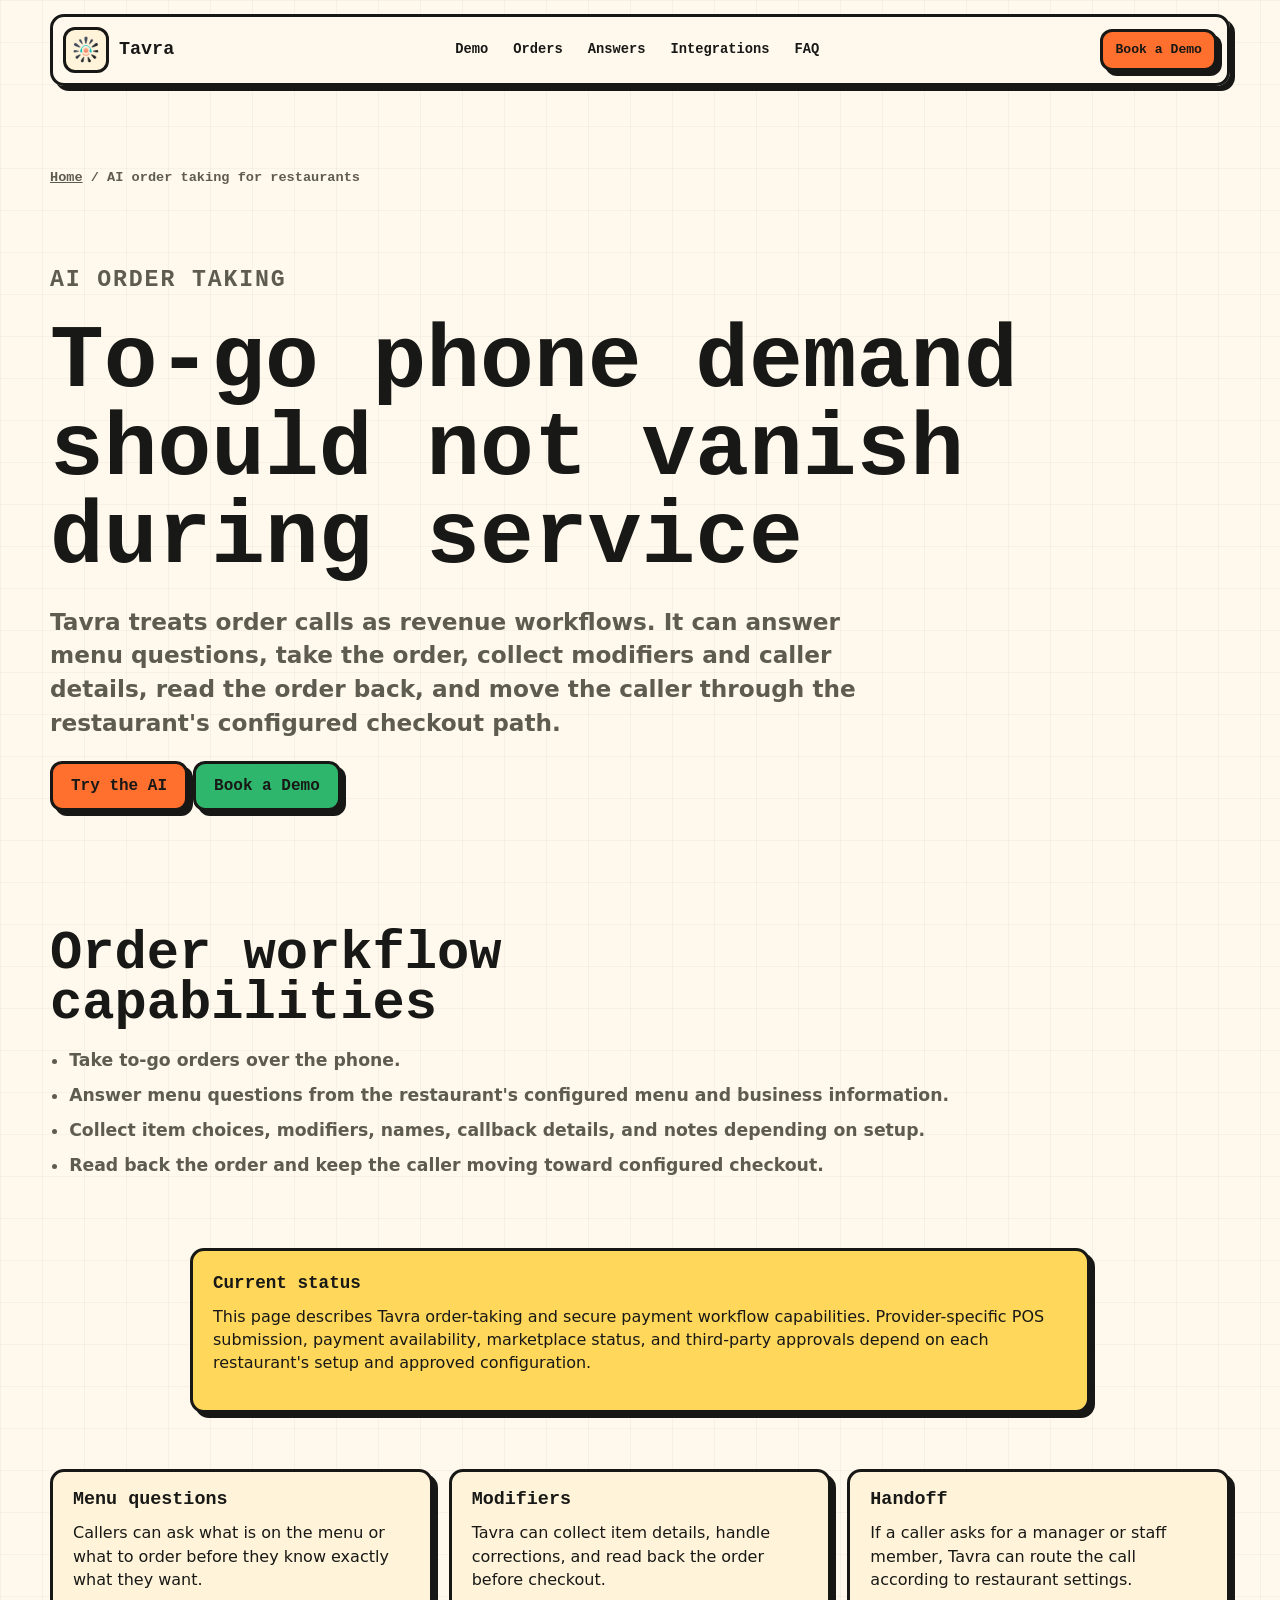
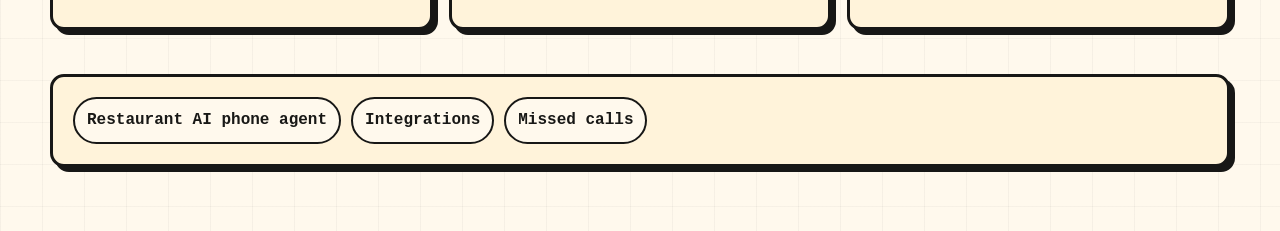
==== commit bd47fc60: "Replace weak order intent positioning" ====
--- a/ai-order-taking-for-restaurants/index.html
+++ b/ai-order-taking-for-restaurants/index.html
@@ -4,10 +4,10 @@
     <meta charset="utf-8">
     <meta name="viewport" content="width=device-width, initial-scale=1">
     <title>AI Order Taking for Restaurants | Tavra</title>
-    <meta name="description" content="Tavra helps restaurants handle phone order intent, menu questions, modifiers, and order workflow details without inventing unsupported POS or payment claims.">
+    <meta name="description" content="Tavra helps restaurants take phone orders, answer menu questions, handle modifiers, read orders back, and support configured secure payment workflows.">
     <link rel="canonical" href="https://www.tavraos.com/ai-order-taking-for-restaurants/">
     <meta property="og:title" content="AI Order Taking for Restaurants | Tavra">
-    <meta property="og:description" content="AI phone order workflows for restaurants: order intent, menu questions, modifiers, readback, and restaurant-controlled configuration.">
+    <meta property="og:description" content="AI phone order taking for restaurants: menu questions, modifiers, readback, configured checkout, and restaurant-controlled workflows.">
     <meta property="og:type" content="website">
     <meta property="og:url" content="https://www.tavraos.com/ai-order-taking-for-restaurants/">
     <meta property="og:image" content="https://www.tavraos.com/assets/tavra-mascot-social-preview.png">
@@ -18,7 +18,7 @@
       {
         "@context": "https://schema.org",
         "@graph": [
-          { "@type": "WebPage", "@id": "https://www.tavraos.com/ai-order-taking-for-restaurants/#webpage", "url": "https://www.tavraos.com/ai-order-taking-for-restaurants/", "name": "AI Order Taking for Restaurants", "description": "Tavra helps restaurants capture phone order intent, answer menu questions, and collect order details depending on configuration." },
+          { "@type": "WebPage", "@id": "https://www.tavraos.com/ai-order-taking-for-restaurants/#webpage", "url": "https://www.tavraos.com/ai-order-taking-for-restaurants/", "name": "AI Order Taking for Restaurants", "description": "Tavra helps restaurants take phone orders, answer menu questions, collect modifiers, read orders back, and support configured payment workflows." },
           { "@type": "BreadcrumbList", "itemListElement": [{ "@type": "ListItem", "position": 1, "name": "Home", "item": "https://www.tavraos.com/" }, { "@type": "ListItem", "position": 2, "name": "AI Order Taking for Restaurants", "item": "https://www.tavraos.com/ai-order-taking-for-restaurants/" }] }
         ]
       }
@@ -31,22 +31,22 @@
       <section class="seo-hero">
         <p class="eyebrow">AI order taking</p>
         <h1>To-go phone demand should not vanish during service</h1>
-        <p>Tavra treats order calls as revenue workflows. It can answer menu questions, capture order intent, collect the details the restaurant needs, and move callers through the configured order path.</p>
+        <p>Tavra treats order calls as revenue workflows. It can answer menu questions, take the order, collect modifiers and caller details, read the order back, and move the caller through the restaurant's configured checkout path.</p>
         <div><a class="button button-orange" href="../#demo">Try the AI</a> <a class="button button-green" href="../#contact">Book a Demo</a></div>
       </section>
       <section class="seo-section">
         <h2>Order workflow capabilities</h2>
         <ul>
-          <li>Understand when a caller wants food to go.</li>
+          <li>Take to-go orders over the phone.</li>
           <li>Answer menu questions from the restaurant's configured menu and business information.</li>
           <li>Collect item choices, modifiers, names, callback details, and notes depending on setup.</li>
-          <li>Read back the order and keep the caller moving toward the restaurant's configured next step.</li>
+          <li>Read back the order and keep the caller moving toward configured checkout.</li>
         </ul>
       </section>
-      <div class="seo-callout"><strong>Current status</strong><p>This page describes Tavra order workflow capabilities and configuration concepts. It does not claim live POS injection, live card charges, marketplace listing, or provider approval unless those claims are separately verified and approved.</p></div>
+      <div class="seo-callout"><strong>Current status</strong><p>This page describes Tavra order-taking and secure payment workflow capabilities. Provider-specific POS submission, payment availability, marketplace status, and third-party approvals depend on each restaurant's setup and approved configuration.</p></div>
       <div class="seo-card-grid">
         <article><h3>Menu questions</h3><p>Callers can ask what is on the menu or what to order before they know exactly what they want.</p></article>
-        <article><h3>Modifiers</h3><p>Tavra can collect the details needed to make an order understandable to staff or the configured order workflow.</p></article>
+        <article><h3>Modifiers</h3><p>Tavra can collect item details, handle corrections, and read back the order before checkout.</p></article>
         <article><h3>Handoff</h3><p>If a caller asks for a manager or staff member, Tavra can route the call according to restaurant settings.</p></article>
       </div>
       <nav class="seo-links" aria-label="Related pages"><a href="../restaurant-ai-phone-agent/">Restaurant AI phone agent</a><a href="../restaurant-phone-integrations/">Integrations</a><a href="../restaurant-missed-calls/">Missed calls</a></nav>
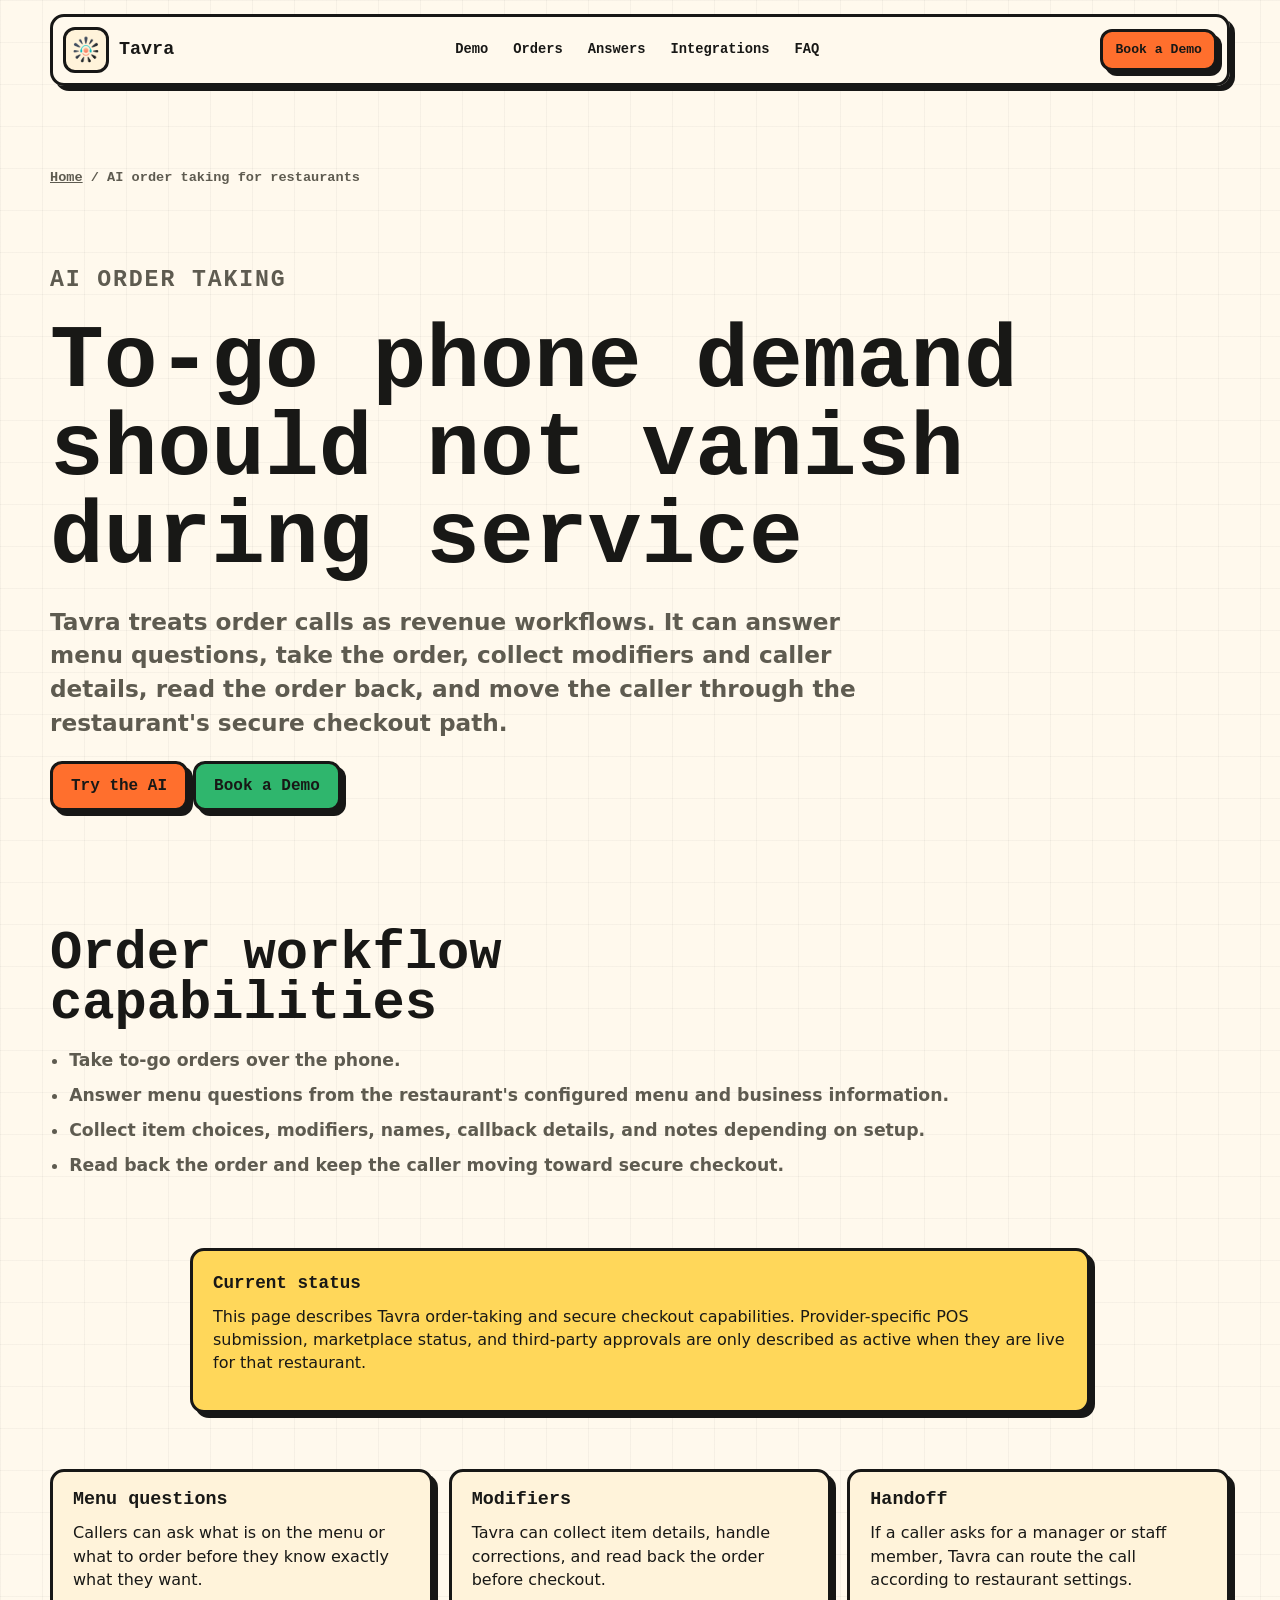
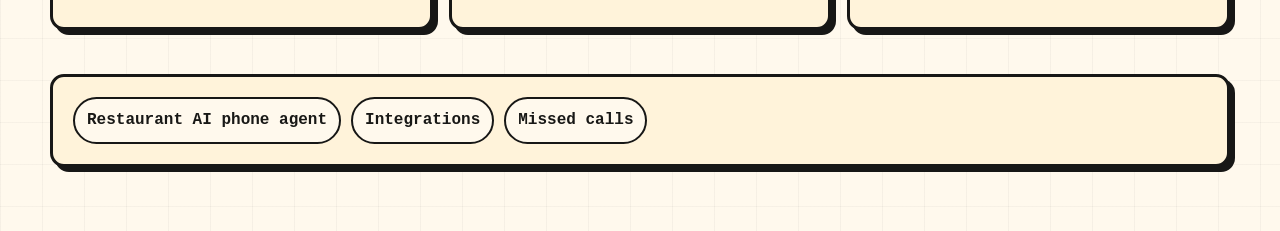
==== commit ac8fd848: "Tighten payment wording on public site" ====
--- a/ai-order-taking-for-restaurants/index.html
+++ b/ai-order-taking-for-restaurants/index.html
@@ -4,10 +4,10 @@
     <meta charset="utf-8">
     <meta name="viewport" content="width=device-width, initial-scale=1">
     <title>AI Order Taking for Restaurants | Tavra</title>
-    <meta name="description" content="Tavra helps restaurants take phone orders, answer menu questions, handle modifiers, read orders back, and support configured secure payment workflows.">
+    <meta name="description" content="Tavra helps restaurants take phone orders, answer menu questions, handle modifiers, read orders back, and support secure checkout.">
     <link rel="canonical" href="https://www.tavraos.com/ai-order-taking-for-restaurants/">
     <meta property="og:title" content="AI Order Taking for Restaurants | Tavra">
-    <meta property="og:description" content="AI phone order taking for restaurants: menu questions, modifiers, readback, configured checkout, and restaurant-controlled workflows.">
+    <meta property="og:description" content="AI phone order taking for restaurants: menu questions, modifiers, readback, secure checkout, and restaurant-controlled workflows.">
     <meta property="og:type" content="website">
     <meta property="og:url" content="https://www.tavraos.com/ai-order-taking-for-restaurants/">
     <meta property="og:image" content="https://www.tavraos.com/assets/tavra-mascot-social-preview.png">
@@ -18,7 +18,7 @@
       {
         "@context": "https://schema.org",
         "@graph": [
-          { "@type": "WebPage", "@id": "https://www.tavraos.com/ai-order-taking-for-restaurants/#webpage", "url": "https://www.tavraos.com/ai-order-taking-for-restaurants/", "name": "AI Order Taking for Restaurants", "description": "Tavra helps restaurants take phone orders, answer menu questions, collect modifiers, read orders back, and support configured payment workflows." },
+          { "@type": "WebPage", "@id": "https://www.tavraos.com/ai-order-taking-for-restaurants/#webpage", "url": "https://www.tavraos.com/ai-order-taking-for-restaurants/", "name": "AI Order Taking for Restaurants", "description": "Tavra helps restaurants take phone orders, answer menu questions, collect modifiers, read orders back, and support secure checkout." },
           { "@type": "BreadcrumbList", "itemListElement": [{ "@type": "ListItem", "position": 1, "name": "Home", "item": "https://www.tavraos.com/" }, { "@type": "ListItem", "position": 2, "name": "AI Order Taking for Restaurants", "item": "https://www.tavraos.com/ai-order-taking-for-restaurants/" }] }
         ]
       }
@@ -31,7 +31,7 @@
       <section class="seo-hero">
         <p class="eyebrow">AI order taking</p>
         <h1>To-go phone demand should not vanish during service</h1>
-        <p>Tavra treats order calls as revenue workflows. It can answer menu questions, take the order, collect modifiers and caller details, read the order back, and move the caller through the restaurant's configured checkout path.</p>
+        <p>Tavra treats order calls as revenue workflows. It can answer menu questions, take the order, collect modifiers and caller details, read the order back, and move the caller through the restaurant's secure checkout path.</p>
         <div><a class="button button-orange" href="../#demo">Try the AI</a> <a class="button button-green" href="../#contact">Book a Demo</a></div>
       </section>
       <section class="seo-section">
@@ -40,10 +40,10 @@
           <li>Take to-go orders over the phone.</li>
           <li>Answer menu questions from the restaurant's configured menu and business information.</li>
           <li>Collect item choices, modifiers, names, callback details, and notes depending on setup.</li>
-          <li>Read back the order and keep the caller moving toward configured checkout.</li>
+          <li>Read back the order and keep the caller moving toward secure checkout.</li>
         </ul>
       </section>
-      <div class="seo-callout"><strong>Current status</strong><p>This page describes Tavra order-taking and secure payment workflow capabilities. Provider-specific POS submission, payment availability, marketplace status, and third-party approvals depend on each restaurant's setup and approved configuration.</p></div>
+      <div class="seo-callout"><strong>Current status</strong><p>This page describes Tavra order-taking and secure checkout capabilities. Provider-specific POS submission, marketplace status, and third-party approvals are only described as active when they are live for that restaurant.</p></div>
       <div class="seo-card-grid">
         <article><h3>Menu questions</h3><p>Callers can ask what is on the menu or what to order before they know exactly what they want.</p></article>
         <article><h3>Modifiers</h3><p>Tavra can collect item details, handle corrections, and read back the order before checkout.</p></article>
--- a/styles.css
+++ b/styles.css
@@ -1663,6 +1663,10 @@
   background: linear-gradient(135deg, #ffb65f, #ff5f33);
 }
 
+.operation-tile-menu86 {
+  background: linear-gradient(135deg, #ff5f33, #e0b829);
+}
+
 .operation-tile-voicemail {
   background: linear-gradient(135deg, #8ad978, #3da960);
 }
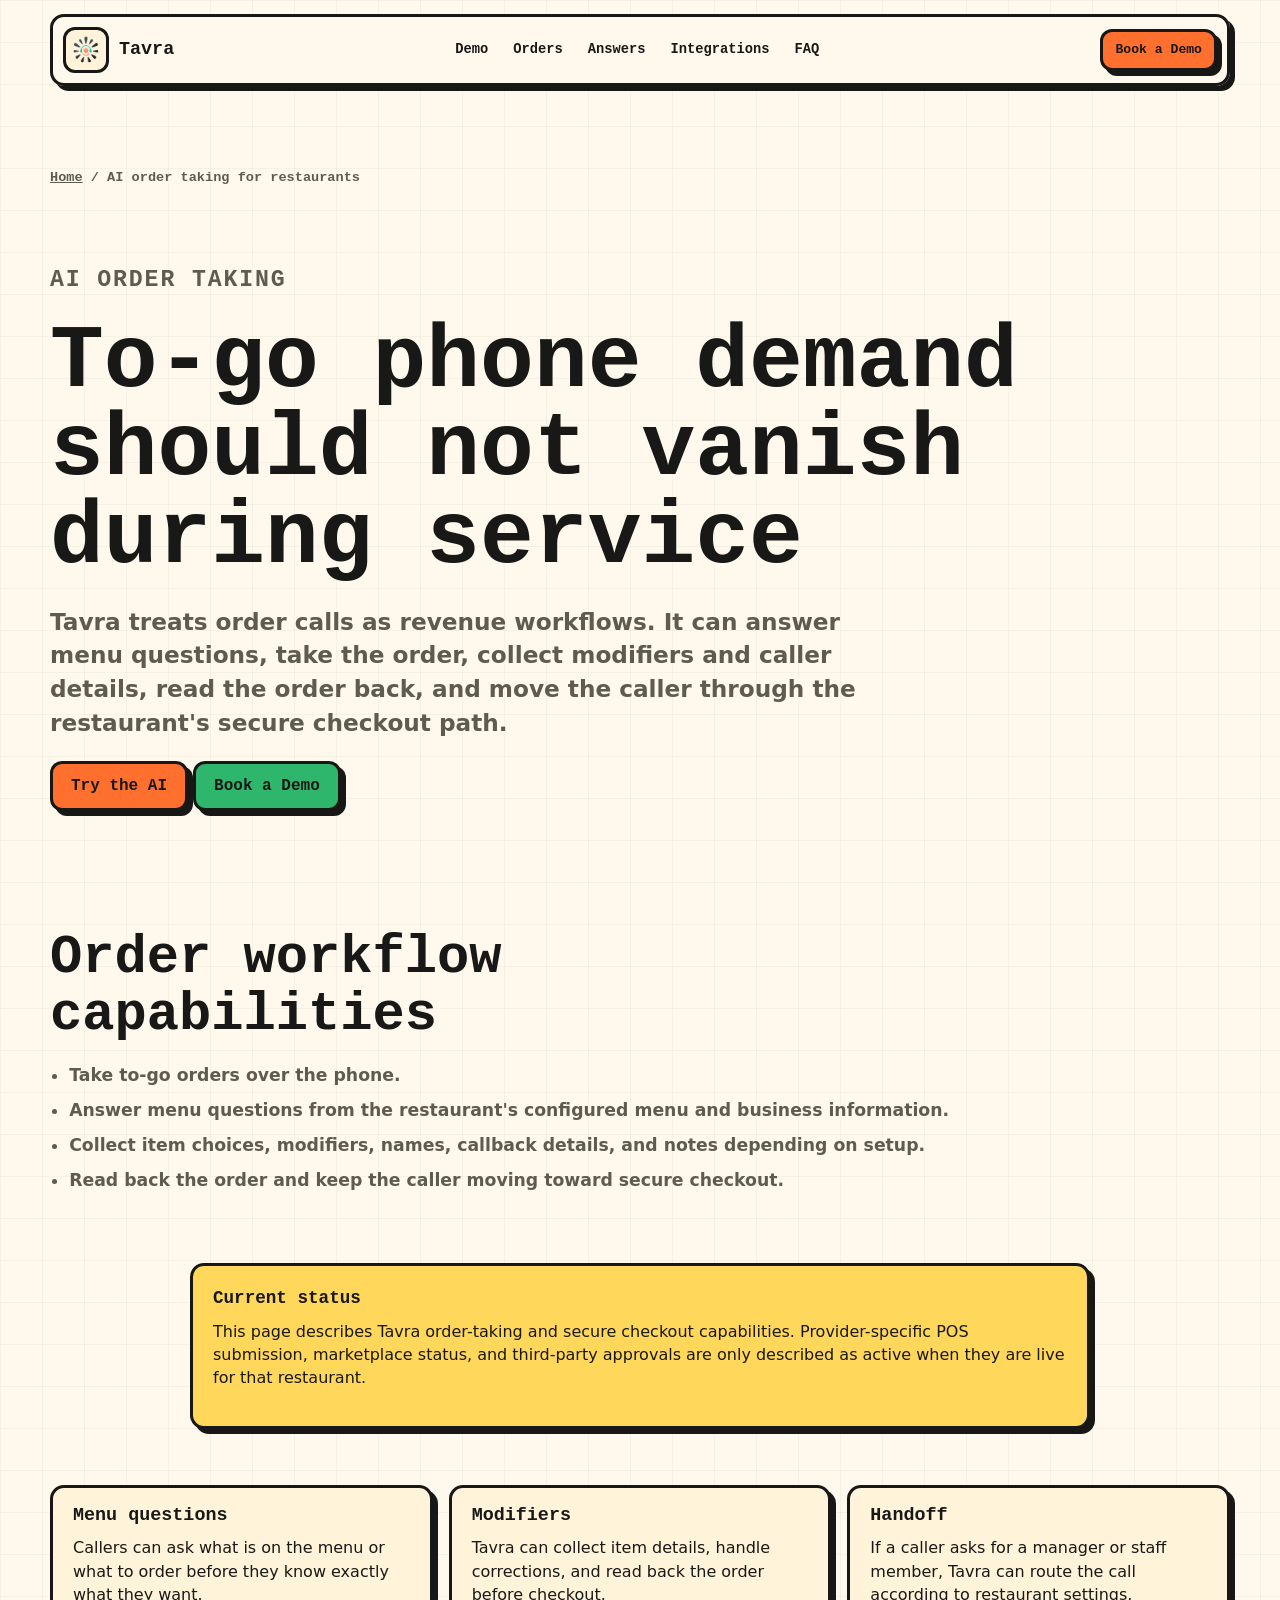
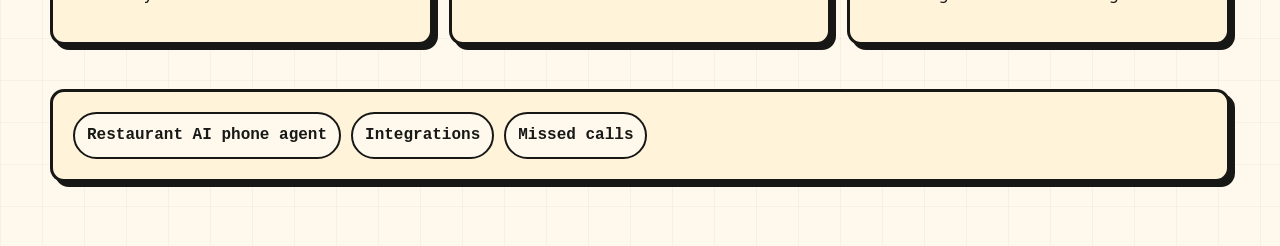
==== commit c0ea3f27: "Add Tavra favicon metadata" ====
--- a/ai-order-taking-for-restaurants/index.html
+++ b/ai-order-taking-for-restaurants/index.html
@@ -12,7 +12,10 @@
     <meta property="og:url" content="https://www.tavraos.com/ai-order-taking-for-restaurants/">
     <meta property="og:image" content="https://www.tavraos.com/assets/tavra-mascot-social-preview.png">
     <meta name="twitter:card" content="summary_large_image">
-    <link rel="icon" href="../assets/Tavra05_glyph_black2.png" type="image/png">
+    <link rel="icon" href="/favicon.png" sizes="192x192" type="image/png">
+    <link rel="icon" href="/favicon-48.png" sizes="48x48" type="image/png">
+    <link rel="apple-touch-icon" href="/apple-touch-icon.png">
+    <link rel="manifest" href="/site.webmanifest">
     <link rel="stylesheet" href="../styles.css?v=seo-foundation-v1">
     <script type="application/ld+json">
       {
--- a/styles.css
+++ b/styles.css
@@ -300,6 +300,7 @@
 h2 {
   margin-bottom: 20px;
   font-size: clamp(2.4rem, 5vw, 5.25rem);
+  line-height: 1.06;
 }
 
 h3 {
@@ -554,12 +555,14 @@
   display: grid;
   grid-template-columns: minmax(0, 1fr) minmax(300px, 0.78fr);
   gap: 18px;
+  align-items: start;
   padding: 18px;
 }
 
 .builder-controls {
   display: grid;
   gap: 14px;
+  align-content: start;
 }
 
 .field {
@@ -1149,12 +1152,16 @@
 .preview-panel {
   display: grid;
   gap: 14px;
+  align-self: start;
+  max-height: min(860px, calc(100vh - 124px));
   border: 4px solid var(--line);
   border-radius: 18px;
   background: var(--dark-2);
   color: var(--paper);
   padding: 16px;
-  overflow: hidden;
+  overflow-x: hidden;
+  overflow-y: auto;
+  scrollbar-gutter: stable;
 }
 
 .preview-phone {
@@ -1495,7 +1502,7 @@
 .live-transcript {
   display: grid;
   gap: 8px;
-  max-height: 180px;
+  max-height: clamp(260px, 42vh, 520px);
   overflow: auto;
 }
 
@@ -1522,7 +1529,8 @@
 .preview-panel.is-post-call {
   background: #030303;
   padding: 0;
-  overflow: hidden;
+  overflow-x: hidden;
+  overflow-y: auto;
 }
 
 .preview-panel.is-post-call .button-call {
@@ -1536,7 +1544,7 @@
   color: #fff;
   padding: 0;
   min-width: 0;
-  overflow: hidden;
+  overflow: visible;
 }
 
 .operations-shell {
@@ -1763,6 +1771,11 @@
   gap: 10px;
 }
 
+.operation-detail-card-transcript {
+  min-height: 100%;
+  grid-template-rows: auto auto minmax(360px, 1fr);
+}
+
 .operation-detail-card .live-state-list,
 .operation-detail-card .reservation-card,
 .operation-detail-card .live-transcript {
@@ -1820,7 +1833,41 @@
 }
 
 .operation-transcript {
-  max-height: 245px;
+  min-height: clamp(360px, 52vh, 620px);
+  max-height: none;
+}
+
+.operation-transcript p {
+  display: grid;
+  grid-template-columns: 62px minmax(0, 1fr);
+  align-items: start;
+  gap: 10px;
+  padding: 7px 0;
+  border-bottom: 1px solid rgba(255, 255, 255, 0.09);
+  color: rgba(255, 255, 255, 0.82);
+  font-size: 0.78rem;
+  line-height: 1.32;
+}
+
+.operation-transcript p:last-child {
+  border-bottom: 0;
+}
+
+.operation-transcript span {
+  line-height: 1.15;
+}
+
+.operation-detail-link {
+  justify-self: start;
+  border: 2px solid rgba(44, 168, 255, 0.45);
+  border-radius: 999px;
+  background: rgba(44, 168, 255, 0.12);
+  color: #9ed7ff;
+  font-family: var(--mono);
+  font-size: 0.78rem;
+  font-weight: 900;
+  padding: 9px 12px;
+  text-decoration: none;
 }
 
 .operations-tabbar {
